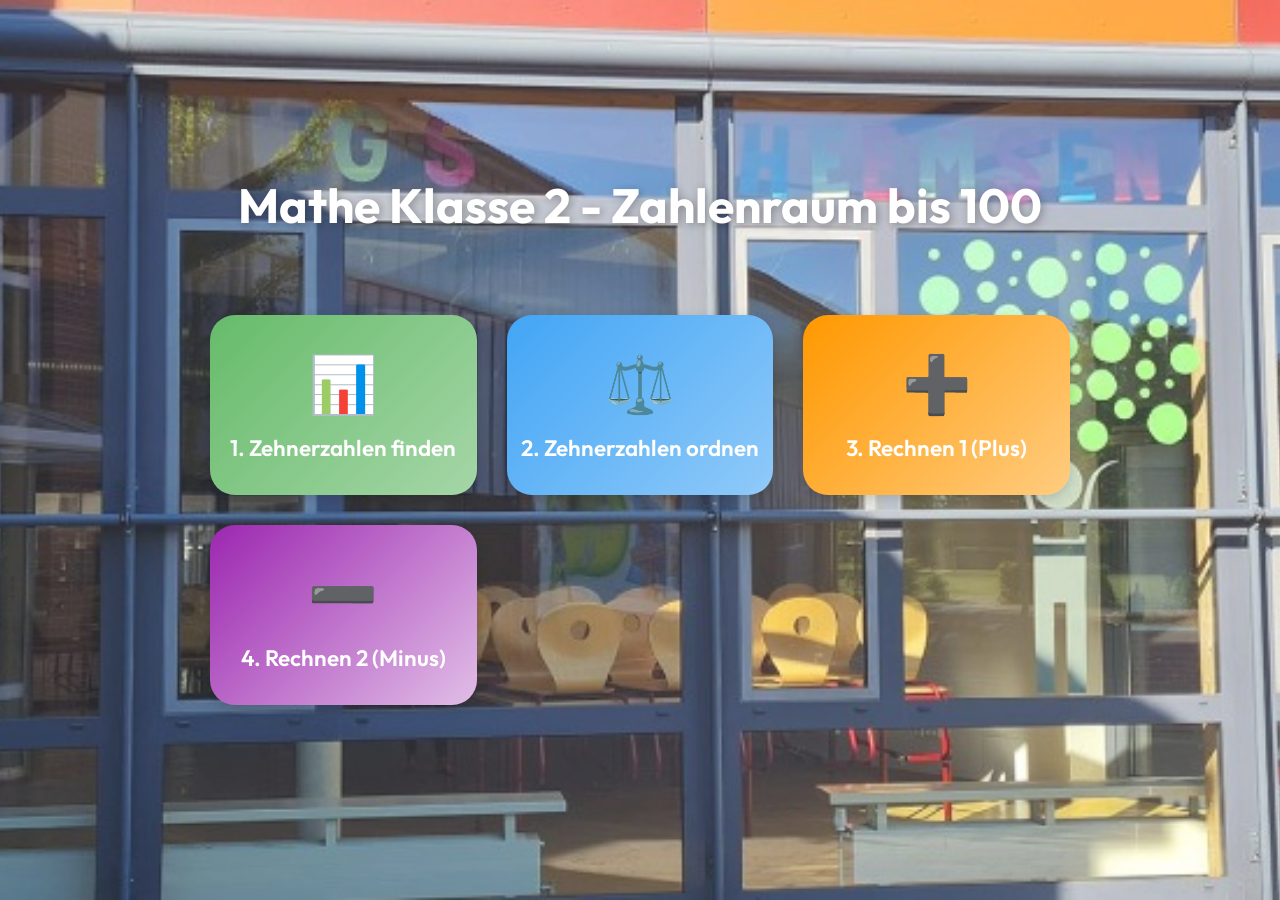
==== index.html @ 9d940af6 "Initial commit" ====
<!DOCTYPE html>
<html lang="de">
<head>
    <meta charset="UTF-8">
    <meta name="viewport" content="width=device-width, initial-scale=1.0">
    <title>Mathe Klasse 2 - Zahlenraum bis 100</title>
    <link rel="stylesheet" href="style.css">
    <!-- Google Fonts (Optional, z.B. Outfit) -->
    <link rel="preconnect" href="https://fonts.googleapis.com">
    <link rel="preconnect" href="https://fonts.gstatic.com" crossorigin>
    <link href="https://fonts.googleapis.com/css2?family=Outfit:wght@400;600;700&display=swap" rel="stylesheet">
</head>
<body>

    <!-- Globaler Hintergrund (kann auch ein Bild sein) -->
    <div class="background-placeholder"></div>

    <!-- Konfetti am Ende einer Übung -->
    <div id="konfetti"></div>

    <!-- ============================================
         Startbildschirm (Hauptmenü)
         Die Buttons werden aus der STATIONS-Liste in script.js erzeugt.
         ============================================ -->
    <div id="startScreen" class="screen active">
        <div class="content">
            <h1 class="main-title">Mathe Klasse 2 - Zahlenraum bis 100</h1>
            <div class="button-grid" id="stationButtonGrid">
                <!-- JS füllt dies mit einem Button pro Station -->
            </div>
        </div>
    </div>

    <!-- ============================================
         Auswahl des Übungsmodus – kommt vor jedem Aufgabenmodul
         ============================================ -->
    <div id="modeScreen" class="screen">
        <div class="header">
            <button class="back-btn" onclick="showScreen('startScreen')">
                <span class="arrow">←</span> Zurück
            </button>
        </div>
        <div class="content">
            <h2 class="exercise-title" id="modeTitle">Station</h2>
            <p class="description">Wie möchtest du üben?</p>
            <div class="button-grid" style="grid-template-columns: repeat(auto-fit, minmax(240px, 1fr));">
                <button class="operation-btn" id="modeTempoBtn" onclick="startStationWithMode('tempo')">
                    <span class="emoji">🐢</span>
                    <span class="text">Eigenes Tempo</span>
                    <span class="hinweis">Ohne Uhr – du bestimmst, wann Schluss ist.</span>
                </button>
                <button class="operation-btn" id="modeZeitBtn" onclick="startStationWithMode('zeit')">
                    <span class="emoji">⏱️</span>
                    <span class="text">Auf Zeit</span>
                    <span class="hinweis">2 Minuten – schaffst du viele Punkte?</span>
                </button>
            </div>
        </div>
    </div>

    <!-- ============================================
         Stationen: Übungs-Bildschirm
         Struktur wie gehabt: Sterne, Tabs, Timer, Punkte,
         Aufgabenbereich, Feedback, Antwort-Optionen, Weiter-Button.
         ============================================ -->
    <div id="stationScreen" class="screen exercise-screen">
        <div class="header" style="flex-direction: column; gap: 15px; width: 100%;">
            <div style="display: flex; justify-content: space-between; width: 100%;">
                <button class="back-btn" onclick="showScreen('startScreen')">
                    <span class="arrow">←</span> Zurück
                </button>
                <div class="stars-container" id="stationStars" style="font-size: 2.5rem; color: #ccc; text-shadow: 1px 1px 3px rgba(0,0,0,0.2);">
                    <!-- JS füllt dies mit einem Stern pro Station -->
                </div>
            </div>

            <!-- Tabs: Stationen -->
            <div class="tabs-container" id="stationTabs" style="display: flex; gap: 5px; justify-content: center; width: 100%; font-size: 1.1rem; font-weight: bold; color: #888; flex-wrap: wrap;">
                <!-- JS füllt dies mit einem Tab pro Station -->
            </div>

            <!-- Tabs: Unterstationen der aktiven Station (nur wenn vorhanden) -->
            <div class="tabs-container sub-tabs" id="stationSubTabs" style="display: none; gap: 5px; justify-content: center; width: 100%; font-weight: bold; color: #888; flex-wrap: wrap;">
                <!-- JS füllt dies mit einem Tab pro Unterstation -->
            </div>

            <div style="display: flex; justify-content: center; gap: 20px; align-items: center; width: 100%; margin-top: 10px;">
                <div class="timer-display" id="stationTimerDisplay" style="font-size: 1.5rem; font-weight: bold; background: #eee; padding: 5px 15px; border-radius: 10px;">02:00</div>
                <div class="progress" style="font-size: 1.2rem;">Punkte: <span id="stationScore">0</span></div>
                <!-- Nur im Modus "Eigenes Tempo": Runde selbst beenden -->
                <button class="back-btn" id="stationFinishBtn" onclick="endStationRound()" style="display: none;">Fertig ✓</button>
            </div>
        </div>

        <div class="content" style="padding-top: 20px;">

            <!-- ================= Aktive Station ================= -->
            <div id="stationBody" class="station-container">
                <h2 class="exercise-title" id="stationTitle">Station</h2>
                <p class="description" id="stationInstruction">Aufgabe</p>

                <!-- Aufgabenbereich: wird von der jeweiligen Station befüllt -->
                <div class="task-area" id="stationTaskArea" style="background: transparent; border: none; padding: 0;">
                    <!-- Dynamischer Inhalt -->
                </div>

                <!-- Feedback (fixe Höhe, damit nichts springt) -->
                <div class="feedback-area" id="stationFeedback" style="visibility: hidden; margin-top: 15px;">
                    <p class="feedback-text" style="font-size: 1.5rem; font-weight: bold; margin: 0;"></p>
                </div>

                <!-- Antwort-Optionen -->
                <div id="stationOptions" style="display: flex; gap: 10px; justify-content: center; flex-wrap: wrap; margin-top: 20px;">
                    <!-- Dynamische Buttons -->
                </div>

                <div class="button-area" style="min-height: 50px;">
                    <button class="next-btn" id="stationNextBtn" onclick="nextStationTask()" style="visibility: hidden;">Nächste Aufgabe</button>
                </div>
            </div>

            <!-- Übergang: Station geschafft -->
            <div id="stationComplete" style="display: none; text-align: center; padding: 40px 20px;">
                <h2 class="exercise-title" id="stationCompleteTitle">Station geschafft!</h2>
                <div id="stationNewStarIcon" style="font-size: 6rem; margin: 20px 0; color: gold; text-shadow: 0 0 15px rgba(255,215,0,0.8); transform: scale(0); transition: transform 0.5s cubic-bezier(0.175, 0.885, 0.32, 1.275);">⭐</div>
                <p class="description" style="font-size: 1.5rem;">Ein weiterer Stern für dich!</p>
                <button class="check-btn" id="stationProceedBtn" onclick="proceedToNextStation()">Zur nächsten Station</button>
            </div>
        </div>
    </div>

    <!-- ============================================
         Ergebnis-Bildschirm
         ============================================ -->
    <div id="resultScreen" class="screen">
        <div class="content" style="text-align: center;">
            <h2 class="exercise-title">Meisterwerk vollendet!</h2>
            <div class="final-score" style="font-size: 2rem; margin: 40px 0;">
                <div id="resultStars" style="font-size: 5rem; display: flex; justify-content: center; gap: 15px; margin-bottom: 20px; flex-wrap: wrap;">
                    <!-- JS füllt dies -->
                </div>
                <p>Wahnsinn! Du kennst dich im Zahlenraum bis 100 aus!</p>
            </div>
            <p class="description" style="font-size: 1.5rem;">Großartige Arbeit!</p>
            <div class="button-area">
                <button class="check-btn" onclick="showScreen('startScreen')">Zurück zum Menü</button>
            </div>
        </div>
    </div>

    <script src="script.js"></script>
</body>
</html>
---- style.css ----
/* ============================================
   CSS Variables - Farben für Module
   ============================================ */
:root {
    /* Farben für Modul 1 */
    --color-modul1: #66BB6A;
    --color-modul1-light: #A5D6A7;
    
    /* Farben für Modul 2 */
    --color-modul2: #42A5F5;
    --color-modul2-light: #90CAF9;
    
    /* Farben für Modul 3 */
    --color-modul3: #FF9800;
    --color-modul3-light: #FFCC80;

    /* Farben für Modul 4 */
    --color-modul4: #9C27B0;
    --color-modul4-light: #E1BEE7;

    --color-text: #333;
    --color-bg: #f5f5f5;
    --color-white: #ffffff;
    --shadow: 0 4px 12px rgba(0, 0, 0, 0.15);
    --shadow-hover: 0 6px 20px rgba(0, 0, 0, 0.2);
}

/* ============================================
   Basis-Styles & Reset
   ============================================ */
* {
    margin: 0;
    padding: 0;
    box-sizing: border-box;
}

body {
    font-family: 'Outfit', 'Comic Sans MS', cursive, sans-serif;
    color: var(--color-text);
    overflow-x: hidden;
}

/* Globaler Hintergrund */
.background-placeholder {
    position: fixed;
    top: 0;
    left: 0;
    width: 100%;
    height: 100%;
    background-image: url('background.jpg');
    background-size: cover;
    background-position: center;
    background-repeat: no-repeat;
    opacity: 0.85;
    z-index: -1;
}

/* ============================================
   Screen-Management (SPA Logik)
   ============================================ */
.screen {
    display: none;
    min-height: 100vh;
    padding: 20px;
}

/* Nur Bildschirme mit der Klasse .active werden angezeigt */
.screen.active {
    display: flex;
    flex-direction: column;
    align-items: center;
    justify-content: center;
}

/* Zentrierter Container für Inhalte */
.content {
    position: relative;
    z-index: 1;
    max-width: 900px;
    width: 100%;
}

.main-title {
    font-size: 3rem;
    font-weight: 700;
    color: var(--color-white);
    text-align: center;
    margin-bottom: 60px;
    text-shadow: 2px 2px 8px rgba(0, 0, 0, 0.3);
}

/* ============================================
   Buttons (Hauptmenü & Auswahl)
   ============================================ */
.button-grid {
    display: grid;
    grid-template-columns: repeat(auto-fit, minmax(250px, 1fr));
    gap: 30px;
    padding: 20px;
}

.operation-btn {
    min-height: 180px;
    border: none;
    border-radius: 25px;
    font-size: 1.4rem;
    font-weight: 600;
    font-family: 'Outfit', sans-serif;
    cursor: pointer;
    box-shadow: var(--shadow);
    transition: all 0.3s ease;
    display: flex;
    flex-direction: column;
    align-items: center;
    justify-content: center;
    gap: 15px;
    color: var(--color-white);
}

/* Spezifische Button-Farben */
.operation-btn.modul1 { background: linear-gradient(135deg, var(--color-modul1) 0%, var(--color-modul1-light) 100%); }
.operation-btn.modul2 { background: linear-gradient(135deg, var(--color-modul2) 0%, var(--color-modul2-light) 100%); }
.operation-btn.modul3 { background: linear-gradient(135deg, var(--color-modul3) 0%, var(--color-modul3-light) 100%); }
.operation-btn.modul4 { background: linear-gradient(135deg, var(--color-modul4) 0%, var(--color-modul4-light) 100%); }

.operation-btn .emoji { font-size: 3.5rem; }
.operation-btn .hinweis {
    font-size: 0.95rem;
    font-weight: 400;
    opacity: 0.9;
    margin-top: 4px;
}
.operation-btn:hover { transform: translateY(-5px) scale(1.05); box-shadow: var(--shadow-hover); }

/* ============================================
   Übungs-Screens & Layouts
   ============================================ */
.exercise-screen .content {
    background: var(--color-white);
    border-radius: 20px;
    padding: 40px;
    box-shadow: var(--shadow);
}

.header {
    display: flex;
    justify-content: space-between;
    align-items: center;
    width: 100%;
    margin-bottom: 20px;
}

.back-btn {
    background: #757575;
    color: var(--color-white);
    border: none;
    padding: 12px 24px;
    font-size: 1.1rem;
    font-weight: 600;
    border-radius: 12px;
    cursor: pointer;
    transition: all 0.3s ease;
}

.back-btn:hover { background: #616161; transform: translateY(-2px); }

.exercise-title {
    font-size: 2.2rem;
    font-weight: 700;
    margin-bottom: 10px;
    text-align: center;
}
.modul1-color { color: var(--color-modul1); }
.description { font-size: 1.1rem; color: #666; text-align: center; margin-bottom: 30px; }

/* ============================================
   Aufgabenbereich & Interaktion
   ============================================ */
.task-area {
    background: #fafafa;
    border: 3px solid #e0e0e0;
    border-radius: 15px;
    padding: 30px;
    margin-bottom: 25px;
}

.button-area {
    display: flex;
    gap: 20px;
    justify-content: center;
    margin-top: 30px;
}

.check-btn, .next-btn {
    padding: 15px 40px;
    font-size: 1.3rem;
    font-weight: 600;
    border: none;
    border-radius: 12px;
    cursor: pointer;
    color: #ffffff !important;
    box-shadow: var(--shadow);
    transition: all 0.3s ease;
}

.check-btn.modul1-color, .next-btn.modul1-color {
    background: var(--color-modul1);
}
.check-btn.modul3-color, .next-btn.modul3-color {
    background: var(--color-modul3);
}
.check-btn.modul4-color, .next-btn.modul4-color {
    background: var(--color-modul4);
}

.check-btn:hover, .next-btn:hover { transform: translateY(-3px); box-shadow: var(--shadow-hover); }

/* Feedback Area */
.feedback-area {
    min-height: 60px;
    padding: 15px;
    margin-bottom: 20px;
    border-radius: 8px;
    text-align: center;
}
.feedback-area.correct { background: #c8e6c9; border-left: 5px solid #2e7d32; color: #1b5e20; }
.feedback-area.wrong { background: #ffcdd2; border-left: 5px solid #c62828; color: #b71c1c; }

/* ============================================
   Responsive Design (Tablets & Handys)
   ============================================ */
@media (max-width: 768px) {
    .main-title { font-size: 2rem; margin-bottom: 40px; }
    .exercise-screen .content { padding: 25px; }
    .button-area { flex-direction: column; }
    .check-btn, .next-btn { width: 100%; }
}
.option-btn {
    min-width: 65px;
    height: 65px;
    font-size: 2.2rem;
    font-weight: bold;
    border: none;
    background-color: var(--color-modul2-light);
    color: var(--color-text);
    border-radius: 18px;
    cursor: pointer;
    box-shadow: 0 5px 0 var(--color-modul2);
    transition: transform 0.1s, box-shadow 0.1s, background-color 0.2s;
    font-family: inherit;
    display: inline-flex;
    align-items: center;
    justify-content: center;
    padding: 0 10px;
}

#stationOptions.modul1-opts .option-btn {
    background-color: var(--color-modul1-light);
    box-shadow: 0 5px 0 var(--color-modul1);
    min-width: 60px;
    height: 64px;
    font-size: 2rem;
}

.option-btn:active:not(:disabled) {
    transform: translateY(5px);
    box-shadow: 0 0 0 var(--color-modul2);
}

#stationOptions.modul1-opts .option-btn:active:not(:disabled) {
    box-shadow: 0 0 0 var(--color-modul1);
}

.option-btn:disabled {
    opacity: 0.8;
    cursor: not-allowed;
}

.modul2-color { color: var(--color-modul2); }
.modul3-color { color: var(--color-modul3); }
.modul4-color { color: var(--color-modul4); }

/* Tabs */
.tabs-container .tab {
    padding: 8px 15px;
    border-radius: 8px;
    background: #E0E0E0;
    transition: all 0.3s ease;
}
.tabs-container .tab.active {
    background: #FFF;
    box-shadow: 0 4px 8px rgba(0,0,0,0.1);
    transform: translateY(-2px);
}
.tabs-container .tab.locked {
    background: #EEEEEE;
}


/* ============================================
   Konfetti zum Abschluss einer Übung
   ============================================ */
#konfetti {
    position: fixed;
    top: 0;
    left: 0;
    width: 100%;
    height: 100%;
    overflow: hidden;
    pointer-events: none;
    z-index: 999;
}

.konfetti-teil {
    position: absolute;
    top: -20px;
    border-radius: 2px;
    opacity: 0;
    animation-name: konfetti-fall;
    animation-timing-function: linear;
    animation-fill-mode: forwards;
}

@keyframes konfetti-fall {
    0%   { transform: translateY(0) rotate(0deg);        opacity: 1; }
    80%  { opacity: 1; }
    100% { transform: translateY(105vh) rotate(720deg);  opacity: 0; }
}

/* Star glowing */
@keyframes star-glow {
    0% { color: #ccc; text-shadow: 1px 1px 3px rgba(0,0,0,0.2); transform: scale(1); }
    50% { color: gold; text-shadow: 0 0 20px rgba(255,215,0,1); transform: scale(1.3); }
    100% { color: gold; text-shadow: 0 0 10px rgba(255,215,0,0.8); transform: scale(1); }
}

.star-earned {
    animation: star-glow 0.8s ease-out forwards;
}


/* ============================================
   Stationen-Farben (Titel, Buttons, Optionen)
   ============================================ */
.check-btn.modul2-color, .next-btn.modul2-color {
    background: var(--color-modul2);
}

#stationOptions.modul2-opts .option-btn {
    background-color: var(--color-modul2-light);
    box-shadow: 0 5px 0 var(--color-modul2);
}
#stationOptions.modul2-opts .option-btn:active:not(:disabled) {
    box-shadow: 0 0 0 var(--color-modul2);
}

#stationOptions.modul3-opts .option-btn {
    background-color: var(--color-modul3-light);
    box-shadow: 0 5px 0 var(--color-modul3);
}
#stationOptions.modul3-opts .option-btn:active:not(:disabled) {
    box-shadow: 0 0 0 var(--color-modul3);
}

#stationOptions.modul4-opts .option-btn {
    background-color: var(--color-modul4-light);
    box-shadow: 0 5px 0 var(--color-modul4);
}
#stationOptions.modul4-opts .option-btn:active:not(:disabled) {
    box-shadow: 0 0 0 var(--color-modul4);
}

/* ============================================
   Zehnerstangen (Station 1, 3 und 4)
   ============================================ */
.zs-reihe {
    display: flex;
    justify-content: center;
    align-items: flex-end;
    gap: 10px;
    flex-wrap: wrap;
    min-height: 170px;
    padding: 10px;
}

.zehnerstange {
    display: flex;
    flex-direction: column;
    width: 26px;
    border: 2px solid #546E7A;
    border-radius: 4px;
    overflow: hidden;
    position: relative;
    background: #fff;
}

.zehnerstange .zs-feld {
    display: block;
    height: 15px;
    border-bottom: 1px solid rgba(255, 255, 255, 0.7);
}
.zehnerstange .zs-feld:last-child { border-bottom: none; }

/* Die beiden Mengen sind farblich getrennt: erste blau, zweite orange */
.zs-a .zs-feld { background: #1E88E5; }
.zs-b .zs-feld { background: #FB8C00; }
.zehnerstange.zs-a { border-color: #1565C0; }
.zehnerstange.zs-b { border-color: #E65100; }

/* Passend eingefärbte Zahlen in der Rechenaufgabe */
.menge-a { color: #1565C0; }
.menge-b { color: #E65100; }

/* Fünfereinteilung: größere Lücke zwischen 5. und 6. Stange */
.zs-nach-luecke { margin-left: 30px; }

/* Durchgestrichene Stange für Minusaufgaben */
.zs-crossed::after {
    content: '';
    position: absolute;
    top: 45%;
    left: -5%;
    width: 110%;
    height: 5px;
    background: #263238;
    /* steil und innerhalb der Stange, damit jeder Strich einzeln zählbar
       bleibt und die Striche nicht zu einer Linie verschmelzen */
    transform: rotate(-38deg);
    border-radius: 3px;
    box-shadow: 0 0 0 1.5px rgba(255, 255, 255, 0.85);
}

/* Bau-Bereich: leere Plätze zum Antippen */
.zs-bau .zs-slot {
    width: 30px;
    height: 154px;
    border: 3px dashed #CFD8DC;
    border-radius: 6px;
    display: flex;
    align-items: center;
    justify-content: center;
    cursor: pointer;
    transition: border-color 0.2s, background 0.2s;
}
.zs-bau .zs-slot:hover { border-color: var(--color-modul1); background: rgba(102, 187, 106, 0.08); }
.zs-bau .zs-slot.gefuellt { border-color: transparent; background: transparent; }

.zs-bau-info {
    text-align: center;
    font-size: 1.2rem;
    color: #666;
    margin-top: 10px;
}

/* ============================================
   Zahlenkarten, Vergleiche und Reihen (Station 2)
   ============================================ */
.zahl-karte {
    display: inline-flex;
    align-items: center;
    justify-content: center;
    min-width: 78px;
    height: 66px;
    padding: 0 12px;
    font-size: 2rem;
    font-weight: bold;
    color: var(--color-text);
    background: #fff;
    border: 3px solid #B0BEC5;
    border-radius: 12px;
    font-family: inherit;
}

.zahl-karte.luecke {
    border-style: dashed;
    color: #90A4AE;
    background: #FAFAFA;
}

.zahl-karte.klickbar {
    cursor: pointer;
    border-color: var(--color-modul2);
    box-shadow: 0 4px 0 var(--color-modul2);
    transition: transform 0.1s, box-shadow 0.1s;
}
.zahl-karte.klickbar:active:not(:disabled) {
    transform: translateY(4px);
    box-shadow: 0 0 0 var(--color-modul2);
}
.zahl-karte.karte-verbraucht {
    opacity: 0.35;
    cursor: not-allowed;
}
.zahl-karte.karte-falsch {
    border-color: #c62828;
    background: #ffcdd2;
}

/* Eingeblendete Lösung in der Lücke */
.zahl-karte.karte-geloest {
    background: #c8e6c9;
    border-color: #2e7d32;
    color: #1b5e20;
}
.zahl-karte.karte-loesung {
    background: #E3F2FD;
    border-color: var(--color-modul2);
    color: var(--color-modul2);
}

/* Vorgegebene Startzahlen beim Ordnen (Orientierungshilfe) */
.zahl-karte.karte-vorgabe {
    background: #E3F2FD;
    border-color: var(--color-modul2);
    color: var(--color-modul2);
}

/* Tab-Reihe der Unterstationen */
.tabs-container.sub-tabs {
    font-size: 0.95rem;
}
.tabs-container.sub-tabs .tab {
    padding: 6px 12px;
    background: #F1F1F1;
}
.tabs-container.sub-tabs .tab.active {
    background: #FFF;
}

.vergleich-aufgabe {
    display: flex;
    justify-content: center;
    align-items: center;
    gap: 18px;
    flex-wrap: wrap;
    padding: 20px 0;
}

.vergleich-zeichen {
    font-size: 2.6rem;
    font-weight: bold;
    color: var(--color-modul2);
}

.zahlenreihe {
    display: flex;
    justify-content: center;
    align-items: center;
    gap: 12px;
    flex-wrap: wrap;
    padding: 20px 0;
}

.ordnen-vorrat {
    display: flex;
    justify-content: center;
    gap: 12px;
    flex-wrap: wrap;
    margin-bottom: 25px;
}

.ordnen-ziel {
    display: flex;
    justify-content: center;
    align-items: center;
    gap: 10px;
    flex-wrap: wrap;
    min-height: 80px;
    padding: 10px;
    background: rgba(0, 0, 0, 0.03);
    border-radius: 15px;
}

.ordnen-platzhalter {
    color: #90A4AE;
    font-size: 1.1rem;
}

/* ============================================
   Zuordnen-Karte und Stellentafel (Station 1)
   ============================================ */
.zuordnen-karte {
    display: inline-flex;
    align-items: center;
    justify-content: center;
    min-width: 200px;
    min-height: 110px;
    margin: 0 auto;
    padding: 15px 30px;
    font-size: 2.6rem;
    font-weight: bold;
    color: var(--color-modul1);
    background: #fff;
    border: 4px solid var(--color-modul1);
    border-radius: 15px;
    box-shadow: var(--shadow);
}

.zuordnen-karte.karte-blank {
    color: var(--color-text);
    padding: 15px;
}

/* Damit die Karte wirklich mittig steht */
#stationTaskArea { text-align: center; }

.stellentafel {
    display: inline-block;
    border: 3px solid #546E7A;
    border-radius: 8px;
    overflow: hidden;
    background: #fff;
}
.stellentafel .st-kopf,
.stellentafel .st-werte {
    display: flex;
}
.stellentafel span {
    width: 60px;
    padding: 6px 0;
    font-size: 1.8rem;
    text-align: center;
    border-right: 2px solid #546E7A;
}
.stellentafel span:last-child { border-right: none; }
.stellentafel .st-kopf {
    background: #ECEFF1;
    border-bottom: 3px solid #546E7A;
}

/* ============================================
   Rechenaufgaben (Station 3 und 4)
   ============================================ */
.rechen-aufgabe {
    display: flex;
    justify-content: center;
    align-items: center;
    gap: 12px;
    flex-wrap: wrap;
    margin-top: 25px;
    font-size: 2.2rem;
    font-weight: bold;
    color: var(--color-text);
}

.rechen-aufgabe.gross {
    font-size: 3rem;
    margin-top: 40px;
    margin-bottom: 20px;
}

/* Hilfe-Schalter: Aufgabe als Zehnerstangen anzeigen */
.hilfe-bereich {
    text-align: center;
    margin-top: 20px;
    /* wird pro Station gesetzt, damit der Schalter zur Stationsfarbe passt */
    --hilfe-farbe: var(--color-modul3);
}

.hilfe-btn {
    padding: 10px 22px;
    font-family: inherit;
    font-size: 1.05rem;
    font-weight: 600;
    color: var(--hilfe-farbe);
    background: #fff;
    border: 3px solid var(--hilfe-farbe);
    border-radius: 12px;
    cursor: pointer;
    transition: background 0.2s, color 0.2s;
}
.hilfe-btn:hover { background: #F5F5F5; }
.hilfe-btn.aktiv {
    background: var(--hilfe-farbe);
    color: #fff;
}

.hilfe-inhalt {
    display: none;
    margin-top: 15px;
    padding: 10px;
    background: rgba(0, 0, 0, 0.03);
    border-radius: 15px;
}
.hilfe-inhalt.sichtbar { display: block; }

/* ============================================
   Responsive Ergänzungen
   ============================================ */
@media (max-width: 768px) {
    .zehnerstange { width: 20px; }
    .zehnerstange .zs-feld { height: 12px; }
    .zs-bau .zs-slot { width: 24px; height: 124px; }
    .zs-reihe { gap: 6px; min-height: 140px; }
    .zs-nach-luecke { margin-left: 20px; }
    .zahl-karte { min-width: 62px; height: 56px; font-size: 1.6rem; }
    .rechen-aufgabe { font-size: 1.7rem; }
    .rechen-aufgabe.gross { font-size: 2.2rem; }
    .zuordnen-karte { font-size: 2rem; min-width: 160px; }
}
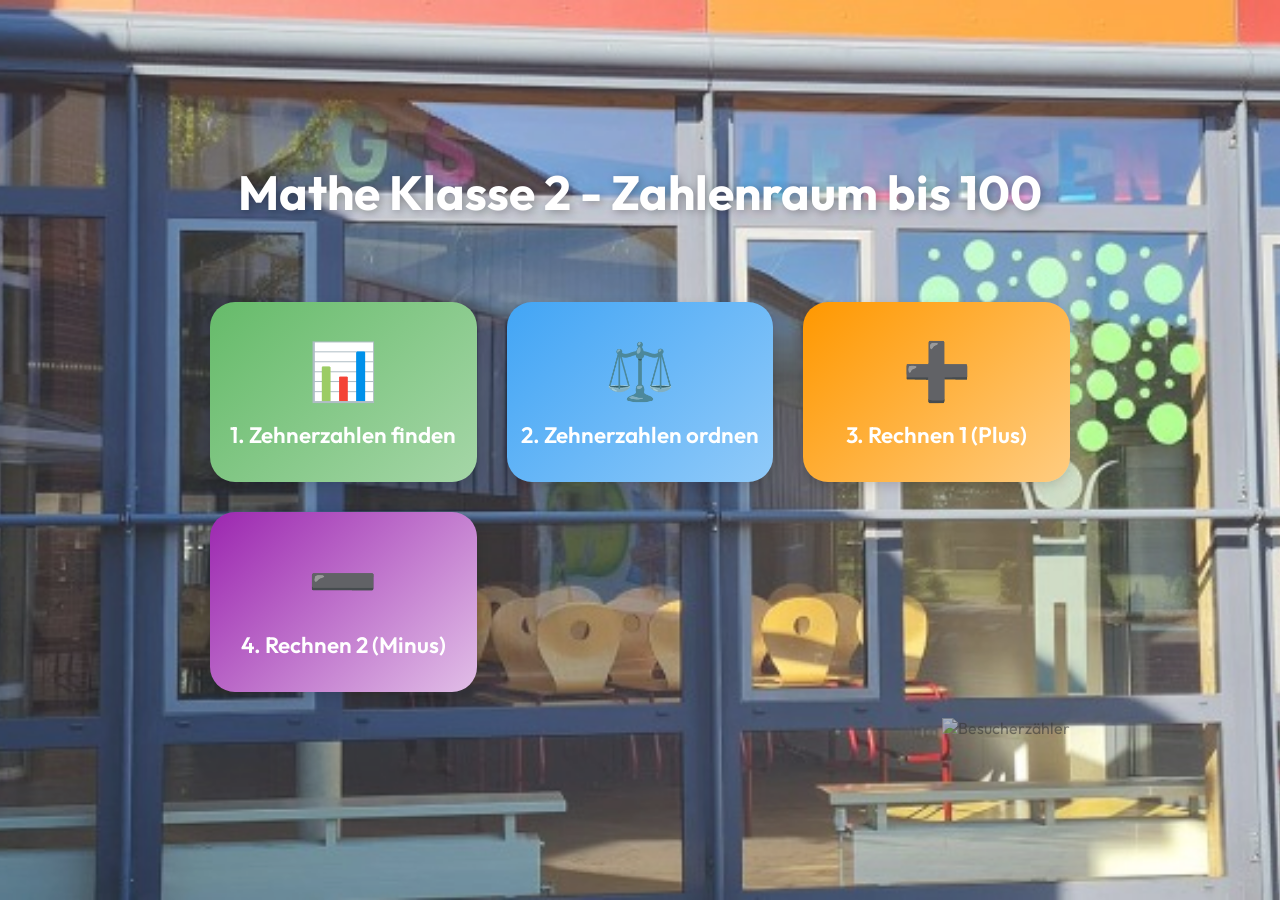
==== commit 94e34099: "Besucherzähler" ====
--- a/index.html
+++ b/index.html
@@ -27,6 +27,9 @@
             <h1 class="main-title">Mathe Klasse 2 - Zahlenraum bis 100</h1>
             <div class="button-grid" id="stationButtonGrid">
                 <!-- JS füllt dies mit einem Button pro Station -->
+            </div>
+            <div class="visitor-counter" title="Anzahl der Besuche">
+                <img src="https://api.visitorbadge.io/api/visitors?path=mathe-klasse-2-zr-100&label=Besuche&countColor=%23666666&style=flat" alt="Besucherzähler">
             </div>
         </div>
     </div>
--- a/style.css
+++ b/style.css
@@ -78,6 +78,19 @@
     z-index: 1;
     max-width: 900px;
     width: 100%;
+}
+
+.visitor-counter {
+    text-align: right;
+    margin: 4px 20px 0;
+    min-height: 20px;
+    opacity: 0.55;
+}
+
+.visitor-counter img {
+    width: 72px;
+    height: 20px;
+    vertical-align: middle;
 }
 
 .main-title {
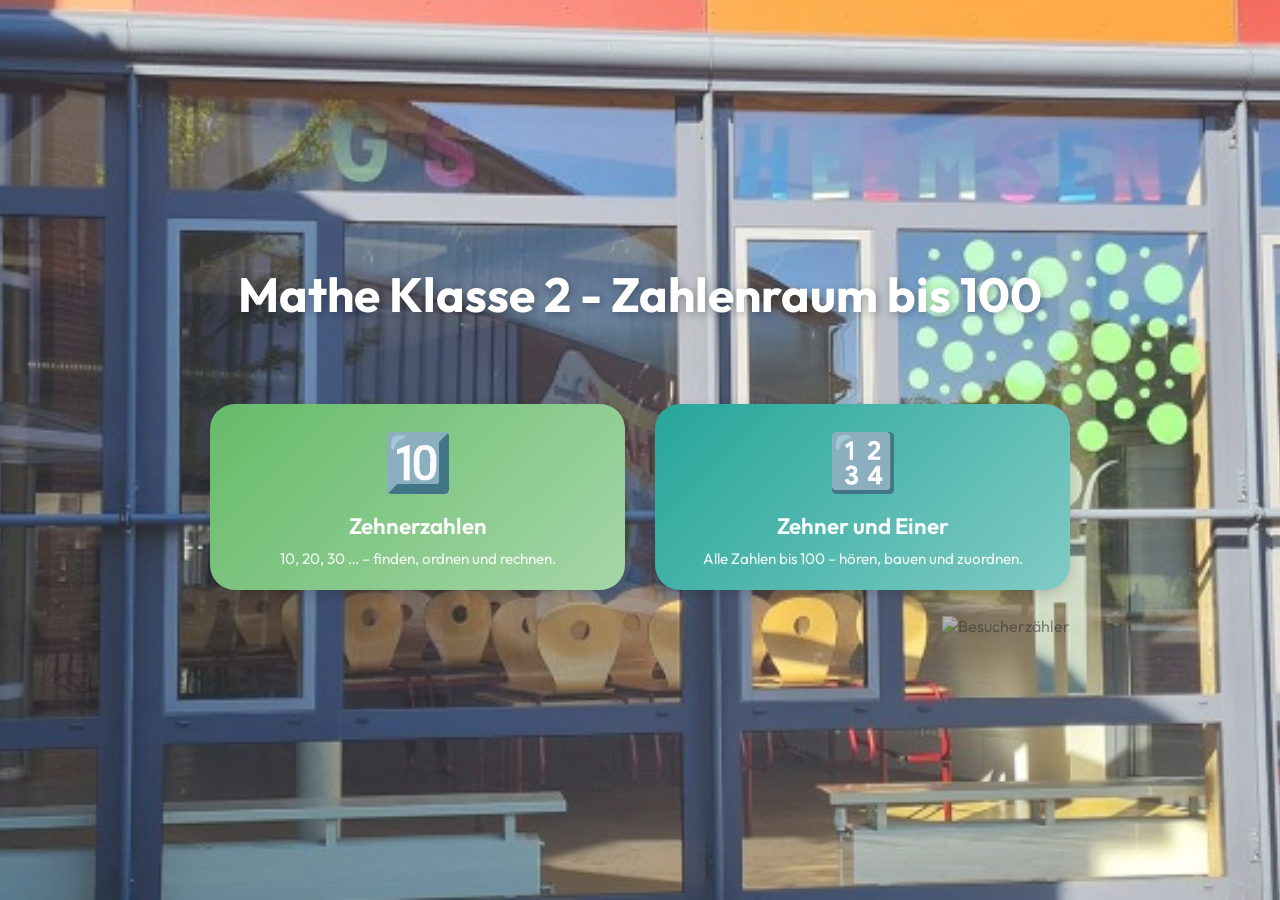
==== commit 17abe97c: "Erweiterung gemischte Zehnerzahlen" ====
--- a/index.html
+++ b/index.html
@@ -25,11 +25,49 @@
     <div id="startScreen" class="screen active">
         <div class="content">
             <h1 class="main-title">Mathe Klasse 2 - Zahlenraum bis 100</h1>
+            <div class="button-grid" id="bereichButtonGrid">
+                <!-- JS füllt dies mit einem Button pro Bereich -->
+            </div>
+            <div class="visitor-counter" title="Anzahl der Besuche">
+                <img src="https://api.visitorbadge.io/api/visitors?path=mathe-klasse-2-zr-100&label=Besuche&countColor=%23666666&style=flat" alt="Besucherzähler">
+            </div>
+        </div>
+    </div>
+
+    <!-- ============================================
+         Auswahl der Station innerhalb eines Bereichs.
+         Die Buttons werden aus BEREICHE in script.js erzeugt.
+         ============================================ -->
+    <div id="bereichScreen" class="screen">
+        <div class="header">
+            <button class="back-btn" onclick="showScreen('startScreen')">
+                <span class="arrow">←</span> Zurück
+            </button>
+        </div>
+        <div class="content">
+            <h2 class="exercise-title" id="bereichTitle">Bereich</h2>
+            <p class="description">Welche Station möchtest du üben?</p>
             <div class="button-grid" id="stationButtonGrid">
                 <!-- JS füllt dies mit einem Button pro Station -->
             </div>
-            <div class="visitor-counter" title="Anzahl der Besuche">
-                <img src="https://api.visitorbadge.io/api/visitors?path=mathe-klasse-2-zr-100&label=Besuche&countColor=%23666666&style=flat" alt="Besucherzähler">
+        </div>
+    </div>
+
+    <!-- ============================================
+         Auswahl der Unterkategorie – nur bei Stationen mit Unterstationen.
+         Die Buttons werden aus station.subStations in script.js erzeugt.
+         ============================================ -->
+    <div id="subScreen" class="screen">
+        <div class="header">
+            <button class="back-btn" onclick="backToBereich()">
+                <span class="arrow">←</span> Zurück
+            </button>
+        </div>
+        <div class="content">
+            <h2 class="exercise-title" id="subTitle">Station</h2>
+            <p class="description">Was möchtest du üben?</p>
+            <div class="button-grid" id="subButtonGrid">
+                <!-- JS füllt dies mit einem Button pro Unterkategorie -->
             </div>
         </div>
     </div>
@@ -39,7 +77,7 @@
          ============================================ -->
     <div id="modeScreen" class="screen">
         <div class="header">
-            <button class="back-btn" onclick="showScreen('startScreen')">
+            <button class="back-btn" onclick="backFromMode()">
                 <span class="arrow">←</span> Zurück
             </button>
         </div>
@@ -69,25 +107,25 @@
     <div id="stationScreen" class="screen exercise-screen">
         <div class="header" style="flex-direction: column; gap: 15px; width: 100%;">
             <div style="display: flex; justify-content: space-between; width: 100%;">
-                <button class="back-btn" onclick="showScreen('startScreen')">
+                <button class="back-btn" onclick="backToBereich()">
                     <span class="arrow">←</span> Zurück
                 </button>
-                <div class="stars-container" id="stationStars" style="font-size: 2.5rem; color: #ccc; text-shadow: 1px 1px 3px rgba(0,0,0,0.2);">
+                <div class="stars-container" id="stationStars">
                     <!-- JS füllt dies mit einem Stern pro Station -->
                 </div>
             </div>
 
             <!-- Tabs: Stationen -->
-            <div class="tabs-container" id="stationTabs" style="display: flex; gap: 5px; justify-content: center; width: 100%; font-size: 1.1rem; font-weight: bold; color: #888; flex-wrap: wrap;">
+            <div class="tabs-container" id="stationTabs">
                 <!-- JS füllt dies mit einem Tab pro Station -->
             </div>
 
             <!-- Tabs: Unterstationen der aktiven Station (nur wenn vorhanden) -->
-            <div class="tabs-container sub-tabs" id="stationSubTabs" style="display: none; gap: 5px; justify-content: center; width: 100%; font-weight: bold; color: #888; flex-wrap: wrap;">
+            <div class="tabs-container sub-tabs" id="stationSubTabs" style="display: none;">
                 <!-- JS füllt dies mit einem Tab pro Unterstation -->
             </div>
 
-            <div style="display: flex; justify-content: center; gap: 20px; align-items: center; width: 100%; margin-top: 10px;">
+            <div style="display: flex; flex-wrap: wrap; justify-content: center; gap: 12px 20px; align-items: center; width: 100%; margin-top: 10px;">
                 <div class="timer-display" id="stationTimerDisplay" style="font-size: 1.5rem; font-weight: bold; background: #eee; padding: 5px 15px; border-radius: 10px;">02:00</div>
                 <div class="progress" style="font-size: 1.2rem;">Punkte: <span id="stationScore">0</span></div>
                 <!-- Nur im Modus "Eigenes Tempo": Runde selbst beenden -->
--- a/style.css
+++ b/style.css
@@ -17,6 +17,22 @@
     /* Farben für Modul 4 */
     --color-modul4: #9C27B0;
     --color-modul4-light: #E1BEE7;
+
+    /* Farben für Modul 5 */
+    --color-modul5: #26A69A;
+    --color-modul5-light: #80CBC4;
+
+    /* Farben für Modul 6 */
+    --color-modul6: #EC407A;
+    --color-modul6-light: #F8BBD0;
+
+    /* Farben für Modul 7 */
+    --color-modul7: #5C6BC0;
+    --color-modul7-light: #C5CAE9;
+
+    /* Farben für Modul 8 */
+    --color-modul8: #8D6E63;
+    --color-modul8-light: #D7CCC8;
 
     --color-text: #333;
     --color-bg: #f5f5f5;
@@ -114,6 +130,8 @@
 
 .operation-btn {
     min-height: 180px;
+    /* Innenabstand, damit mehrzeilige Hinweise nicht am Rand kleben */
+    padding: 22px 18px;
     border: none;
     border-radius: 25px;
     font-size: 1.4rem;
@@ -135,13 +153,18 @@
 .operation-btn.modul2 { background: linear-gradient(135deg, var(--color-modul2) 0%, var(--color-modul2-light) 100%); }
 .operation-btn.modul3 { background: linear-gradient(135deg, var(--color-modul3) 0%, var(--color-modul3-light) 100%); }
 .operation-btn.modul4 { background: linear-gradient(135deg, var(--color-modul4) 0%, var(--color-modul4-light) 100%); }
+.operation-btn.modul5 { background: linear-gradient(135deg, var(--color-modul5) 0%, var(--color-modul5-light) 100%); }
+.operation-btn.modul6 { background: linear-gradient(135deg, var(--color-modul6) 0%, var(--color-modul6-light) 100%); }
+.operation-btn.modul7 { background: linear-gradient(135deg, var(--color-modul7) 0%, var(--color-modul7-light) 100%); }
+.operation-btn.modul8 { background: linear-gradient(135deg, var(--color-modul8) 0%, var(--color-modul8-light) 100%); }
 
 .operation-btn .emoji { font-size: 3.5rem; }
 .operation-btn .hinweis {
     font-size: 0.95rem;
     font-weight: 400;
+    line-height: 1.3;
     opacity: 0.9;
-    margin-top: 4px;
+    margin-top: -6px;
 }
 .operation-btn:hover { transform: translateY(-5px) scale(1.05); box-shadow: var(--shadow-hover); }
 
@@ -153,6 +176,42 @@
     border-radius: 20px;
     padding: 40px;
     box-shadow: var(--shadow);
+}
+
+/* Auswahl-Bildschirme (Bereich, Unterkategorie und Übungsmodus):
+   Titel und Frage stehen sonst direkt auf dem Hintergrundfoto und
+   sind dort kaum zu lesen. */
+#bereichScreen .content,
+#subScreen .content,
+#modeScreen .content {
+    background: var(--color-white);
+    border-radius: 20px;
+    padding: 30px 20px;
+    box-shadow: var(--shadow);
+}
+
+/* Tab-Reihen der Stationen und Unterstationen */
+.tabs-container {
+    display: flex;
+    flex-wrap: wrap;
+    gap: 5px;
+    justify-content: center;
+    width: 100%;
+    font-size: 1.1rem;
+    font-weight: bold;
+    color: #888;
+}
+
+/* Sternenreihe: umbrechbar, damit sie mit vielen Stationen die
+   Seite nicht in die Breite zieht. */
+.stars-container {
+    display: flex;
+    flex-wrap: wrap;
+    justify-content: flex-end;
+    font-size: 2.5rem;
+    line-height: 1;
+    color: #ccc;
+    text-shadow: 1px 1px 3px rgba(0, 0, 0, 0.2);
 }
 
 .header {
@@ -247,6 +306,16 @@
     .exercise-screen .content { padding: 25px; }
     .button-area { flex-direction: column; }
     .check-btn, .next-btn { width: 100%; }
+    .stars-container { font-size: 1.5rem; }
+    /* Bei vielen Stationen würden die Tabs sonst den halben Bildschirm
+       füllen – hier eine Zeile, die sich seitwärts schieben lässt. */
+    .tabs-container {
+        flex-wrap: nowrap;
+        overflow-x: auto;
+        justify-content: flex-start;
+        padding-bottom: 4px;
+    }
+    .tabs-container .tab { flex: 0 0 auto; }
 }
 .option-btn {
     min-width: 65px;
@@ -383,6 +452,580 @@
     box-shadow: 0 0 0 var(--color-modul4);
 }
 
+.modul5-color { color: var(--color-modul5); }
+.check-btn.modul5-color, .next-btn.modul5-color {
+    background: var(--color-modul5);
+}
+#stationOptions.modul5-opts .option-btn {
+    background-color: var(--color-modul5-light);
+    box-shadow: 0 5px 0 var(--color-modul5);
+}
+#stationOptions.modul5-opts .option-btn:active:not(:disabled) {
+    box-shadow: 0 0 0 var(--color-modul5);
+}
+
+.modul6-color { color: var(--color-modul6); }
+.check-btn.modul6-color, .next-btn.modul6-color {
+    background: var(--color-modul6);
+}
+#stationOptions.modul6-opts .option-btn {
+    background-color: var(--color-modul6-light);
+    box-shadow: 0 5px 0 var(--color-modul6);
+}
+#stationOptions.modul6-opts .option-btn:active:not(:disabled) {
+    box-shadow: 0 0 0 var(--color-modul6);
+}
+
+.modul7-color { color: var(--color-modul7); }
+.check-btn.modul7-color, .next-btn.modul7-color {
+    background: var(--color-modul7);
+}
+#stationOptions.modul7-opts .option-btn {
+    background-color: var(--color-modul7-light);
+    box-shadow: 0 5px 0 var(--color-modul7);
+}
+#stationOptions.modul7-opts .option-btn:active:not(:disabled) {
+    box-shadow: 0 0 0 var(--color-modul7);
+}
+
+.modul8-color { color: var(--color-modul8); }
+.check-btn.modul8-color, .next-btn.modul8-color {
+    background: var(--color-modul8);
+}
+#stationOptions.modul8-opts .option-btn {
+    background-color: var(--color-modul8-light);
+    box-shadow: 0 5px 0 var(--color-modul8);
+}
+#stationOptions.modul8-opts .option-btn:active:not(:disabled) {
+    box-shadow: 0 0 0 var(--color-modul8);
+}
+
+/* ============================================
+   Station 5: Zahlen hören
+   ============================================ */
+.hoer-bereich {
+    display: flex;
+    flex-direction: column;
+    align-items: center;
+    gap: 20px;
+    margin-top: 20px;
+}
+
+/* Großer Lautsprecher-Knopf zum Wiederholen */
+.hoer-btn {
+    padding: 18px 34px;
+    font-family: inherit;
+    font-size: 1.4rem;
+    font-weight: 700;
+    color: #fff;
+    background: var(--hoer-farbe);
+    border: none;
+    border-radius: 16px;
+    box-shadow: 0 5px 0 rgba(0, 0, 0, 0.2);
+    cursor: pointer;
+    transition: transform 0.1s, box-shadow 0.1s;
+}
+.hoer-btn:active {
+    transform: translateY(5px);
+    box-shadow: 0 0 0 rgba(0, 0, 0, 0.2);
+}
+
+/* Fällt die Sprachausgabe aus, steht das Zahlwort geschrieben da */
+.hoer-ersatz {
+    font-size: 2.2rem;
+    font-weight: 700;
+    color: var(--hoer-farbe);
+}
+
+/* Feld mit der eingetippten Zahl (schlägt die Maße von .zahl-karte) */
+.zahl-karte.hoer-anzeige {
+    min-width: 150px;
+    height: 90px;
+    font-size: 3rem;
+    letter-spacing: 4px;
+}
+
+/* Zifferntastenfeld: 1–9, dann Löschen und 0 */
+.tastenfeld {
+    display: grid;
+    grid-template-columns: repeat(3, 82px);
+    gap: 12px;
+    justify-content: center;
+}
+
+.taste {
+    height: 72px;
+    font-family: inherit;
+    font-size: 2rem;
+    font-weight: 700;
+    color: var(--color-text);
+    background: #fff;
+    border: 3px solid var(--hoer-farbe);
+    border-radius: 14px;
+    box-shadow: 0 5px 0 var(--hoer-farbe);
+    cursor: pointer;
+    transition: transform 0.1s, box-shadow 0.1s;
+}
+.taste:active:not(:disabled) {
+    transform: translateY(5px);
+    box-shadow: 0 0 0 var(--hoer-farbe);
+}
+.taste:disabled {
+    opacity: 0.4;
+    cursor: not-allowed;
+}
+.taste-loeschen {
+    color: var(--hoer-farbe);
+}
+
+/* Gesperrter Fertig-Knopf, solange nichts eingetippt ist */
+.check-btn:disabled {
+    opacity: 0.45;
+    cursor: not-allowed;
+}
+
+/* Richtig gelöst: die Zahl leuchtet kurz grün auf, bevor die
+   nächste Zahl angesagt wird. */
+@keyframes zahl-leuchtet {
+    0%   { transform: scale(1);    box-shadow: 0 0 0 0 rgba(76, 175, 80, 0); }
+    30%  { transform: scale(1.09); box-shadow: 0 0 30px 8px rgba(76, 175, 80, 0.9); }
+    60%  { transform: scale(1);    box-shadow: 0 0 14px 3px rgba(76, 175, 80, 0.5); }
+    80%  { transform: scale(1.04); box-shadow: 0 0 26px 6px rgba(76, 175, 80, 0.8); }
+    100% { transform: scale(1);    box-shadow: 0 0 14px 3px rgba(76, 175, 80, 0.45); }
+}
+
+.leuchtet {
+    animation: zahl-leuchtet 1.2s ease-out forwards;
+}
+
+/* Ohne Animation (Systemeinstellung) bleibt der grüne Schein stehen */
+@media (prefers-reduced-motion: reduce) {
+    .leuchtet {
+        animation: none;
+        box-shadow: 0 0 14px 3px rgba(76, 175, 80, 0.5);
+    }
+}
+
+/* ============================================
+   Station 8: Wäscheleine
+   Ein Seil, nummerierte Plätze, darunter der Wäschekorb
+   ============================================ */
+.leine-bereich { padding: 10px 0 5px; }
+
+.leine { position: relative; }
+
+/* Das Seil läuft hinter den Karten durch */
+.leine-seil {
+    position: absolute;
+    left: 0;
+    right: 0;
+    top: 14px;
+    height: 4px;
+    background: #A1887F;
+    border-radius: 2px;
+}
+
+.leine-reihe {
+    position: relative;
+    display: flex;
+    justify-content: center;
+    align-items: flex-start;
+    gap: 12px;
+}
+
+.leine-platz {
+    position: relative;
+    padding-top: 24px;
+}
+
+/* Nummer des Platzes, wie ein kleines Schildchen an der Karte */
+.platz-nr {
+    position: absolute;
+    top: 16px;
+    left: -6px;
+    z-index: 2;
+    width: 24px;
+    height: 24px;
+    border-radius: 50%;
+    background: #fff;
+    border: 2px solid #B0BEC5;
+    color: #546E7A;
+    font-size: 0.85rem;
+    font-weight: 700;
+    display: flex;
+    align-items: center;
+    justify-content: center;
+}
+
+/* Wäscheklammer – sie greift über das Seil */
+.klammer {
+    position: absolute;
+    top: -16px;
+    left: 50%;
+    transform: translateX(-50%);
+    width: 13px;
+    height: 26px;
+    border-radius: 4px;
+    background: #42A5F5;
+    box-shadow: 0 1px 3px rgba(0, 0, 0, 0.25);
+}
+.klammer-leer { background: #CFD8DC; }
+
+.waesche-karte {
+    position: relative;
+    width: 78px;
+    min-height: 60px;
+    display: flex;
+    align-items: center;
+    justify-content: center;
+    background: #fff;
+    border-radius: 10px;
+    box-shadow: 0 3px 8px rgba(0, 0, 0, 0.18);
+    font-size: 1.5rem;
+    font-weight: 700;
+    color: var(--color-text);
+    transform: rotate(var(--dreh, 0deg));
+}
+/* Die vorgegebene erste Zahl zeigt die Richtung an */
+.waesche-karte.karte-vorgabe {
+    background: #E3F2FD;
+    color: var(--color-modul2);
+}
+
+.waesche-platzhalter {
+    position: relative;
+    width: 78px;
+    min-height: 60px;
+    border: 3px dashed #CFD8DC;
+    border-radius: 10px;
+}
+/* Hier gehört die nächste Zahl hin */
+.waesche-platzhalter.dran {
+    border-color: var(--leine-farbe);
+    background: rgba(141, 110, 99, 0.09);
+}
+
+/* Wäschekorb: die Zahlen, die noch aufgehängt werden */
+.waesche-korb {
+    display: flex;
+    flex-wrap: wrap;
+    justify-content: center;
+    gap: 12px;
+    margin-top: 35px;
+}
+
+.vorrat-karte {
+    width: 78px;
+    min-height: 58px;
+    background: #fff;
+    border: 3px solid var(--leine-farbe);
+    border-radius: 10px;
+    box-shadow: 0 4px 0 var(--leine-farbe);
+    font-family: inherit;
+    font-size: 1.5rem;
+    font-weight: 700;
+    color: var(--color-text);
+    cursor: pointer;
+    transition: transform 0.1s, box-shadow 0.1s;
+}
+.vorrat-karte:active:not(:disabled) {
+    transform: translateY(4px);
+    box-shadow: 0 0 0 var(--leine-farbe);
+}
+.vorrat-karte.karte-verbraucht {
+    opacity: 0.3;
+    cursor: not-allowed;
+    box-shadow: none;
+}
+.vorrat-karte.karte-falsch {
+    background: #ffcdd2;
+    border-color: #c62828;
+    box-shadow: 0 4px 0 #c62828;
+}
+
+/* ============================================
+   Station 7: Paare finden
+   Karten liegen leicht gedreht auf dem Tisch: Zahlenkarten
+   mit blauem Punkt, Bildkarten mit orangem Punkt.
+   ============================================ */
+.paar-feld {
+    display: flex;
+    flex-wrap: wrap;
+    justify-content: center;
+    gap: 18px;
+    padding: 15px 5px;
+}
+
+.paar-karte {
+    position: relative;
+    width: 150px;
+    min-height: 108px;
+    /* unten Platz für die Zahl, die nach einem Fehlversuch erscheint */
+    padding: 20px 10px 24px;
+    background: #fff;
+    border: none;
+    border-radius: 14px;
+    box-shadow: 0 4px 10px rgba(0, 0, 0, 0.18);
+    font-family: inherit;
+    cursor: pointer;
+    display: flex;
+    align-items: center;
+    justify-content: center;
+    transform: rotate(var(--dreh, 0deg));
+    transition: transform 0.15s, box-shadow 0.15s, background-color 0.15s;
+}
+.paar-karte:hover:not(:disabled) {
+    box-shadow: 0 8px 18px rgba(0, 0, 0, 0.26);
+}
+
+/* angetippt und wartet auf den Partner */
+.paar-karte.gewaehlt {
+    transform: rotate(var(--dreh, 0deg)) scale(1.07);
+    box-shadow: 0 0 0 4px var(--paar-farbe), 0 8px 18px rgba(0, 0, 0, 0.26);
+}
+.paar-karte.paar-gefunden {
+    background-color: #c8e6c9;
+    box-shadow: 0 0 0 3px #2e7d32;
+    cursor: default;
+}
+.paar-karte.paar-falsch {
+    background-color: #ffcdd2;
+    box-shadow: 0 0 0 3px #c62828;
+}
+
+/* Der farbige Punkt in der Ecke – blau = Zahl, orange = Bild */
+.paar-punkt {
+    position: absolute;
+    top: 8px;
+    left: 10px;
+    width: 14px;
+    height: 14px;
+    border-radius: 50%;
+}
+.paar-karte.paar-zahl .paar-punkt { background: #42A5F5; }
+.paar-karte.paar-bild .paar-punkt { background: #FB8C00; }
+
+.paar-wert {
+    font-size: 2.1rem;
+    font-weight: 700;
+    color: var(--color-text);
+}
+
+/* Nach einem Fehlversuch: die Zahl unter dem Bild */
+.paar-loesung {
+    position: absolute;
+    left: 0;
+    right: 0;
+    bottom: 3px;
+    font-size: 1rem;
+    font-weight: 700;
+    color: var(--color-modul2);
+}
+
+/* Strichbild: ein Strich = ein Zehner, ein Punkt = ein Einer */
+.strichbild {
+    display: flex;
+    align-items: flex-start;
+    gap: 10px;
+}
+.punkt-gruppe {
+    display: flex;
+    align-items: flex-start;
+    gap: 6px;
+}
+
+/* Zwischen den Fünferbündeln ist mehr Luft als zwischen den Strichen */
+.strich-gruppe {
+    display: flex;
+    align-items: flex-start;
+    gap: 13px;
+}
+.strich-buendel {
+    position: relative;
+    display: flex;
+    align-items: flex-start;
+    gap: 6px;
+}
+
+.zehner-strich {
+    display: block;
+    width: 4px;
+    height: 58px;
+    background: #263238;
+    border-radius: 2px;
+}
+
+/* Der fünfte Strich liegt quer über den vier davor */
+.quer-strich {
+    position: absolute;
+    left: 50%;
+    top: 50%;
+    width: 4px;
+    height: 66px;
+    background: #263238;
+    border-radius: 2px;
+    transform: translate(-50%, -50%) rotate(32deg);
+}
+/* Fünf Punkte sind genauso hoch wie ein Zehnerstrich –
+   so bleibt der Vergleich Zehner/Einer stimmig. */
+.punkt-spalte {
+    display: flex;
+    flex-direction: column;
+    gap: 2px;
+}
+.einer-punkt {
+    display: block;
+    width: 10px;
+    height: 10px;
+    border-radius: 50%;
+    background: #263238;
+}
+
+/* ============================================
+   Station 6: Zahlwörter bauen
+   Links die Einer, in der Mitte "und", rechts die Zehner
+   ============================================ */
+.zahl-gross {
+    text-align: center;
+    font-size: 4rem;
+    font-weight: 700;
+    color: var(--color-text);
+    margin-bottom: 15px;
+}
+
+.wortbau {
+    display: flex;
+    align-items: center;
+    justify-content: center;
+    gap: 14px;
+}
+
+.wort-spalte {
+    display: flex;
+    flex-direction: column;
+    gap: 8px;
+}
+
+.wort-btn {
+    min-width: 150px;
+    padding: 10px 14px;
+    font-family: inherit;
+    font-size: 1.3rem;
+    font-weight: 600;
+    color: var(--color-text);
+    background-color: #fff;
+    border: 3px solid var(--wort-farbe);
+    border-radius: 12px;
+    cursor: pointer;
+    transition: background-color 0.15s, color 0.15s;
+}
+.wort-btn:hover:not(:disabled) { background-color: #FCE4EC; }
+.wort-btn:disabled { cursor: not-allowed; }
+
+/* angeklickt */
+.wort-btn.gewaehlt {
+    background-color: var(--wort-farbe);
+    border-color: var(--wort-farbe);
+    color: #fff;
+}
+/* nach der Antwort */
+.wort-btn.wort-richtig {
+    background-color: #c8e6c9;
+    border-color: #2e7d32;
+    color: #1b5e20;
+}
+.wort-btn.wort-falsch {
+    background-color: #ffcdd2;
+    border-color: #c62828;
+    color: #b71c1c;
+}
+
+.wort-und {
+    font-size: 1.5rem;
+    font-weight: 700;
+    color: #78909C;
+}
+
+/* Zeile, in der das Zahlwort entsteht */
+.wort-ergebnis {
+    display: inline-flex;
+    align-items: center;
+    justify-content: center;
+    gap: 6px;
+    min-height: 62px;
+    margin: 20px auto 0;
+    padding: 8px 18px;
+    border-radius: 14px;
+    font-size: 1.8rem;
+    font-weight: 700;
+    color: var(--color-text);
+}
+.wort-ergebnis.ergebnis-richtig {
+    background: #c8e6c9;
+    color: #1b5e20;
+}
+.wort-ergebnis.ergebnis-loesung {
+    background: #E3F2FD;
+    color: var(--color-modul2);
+}
+.wort-teil-und { color: #78909C; font-weight: 600; }
+.wort-teil.offen { color: #B0BEC5; }
+
+.wortbau-bereich { text-align: center; }
+
+/* ---- Zahlbild: Zehnerstangen + Einerwürfel (Bild finden) ---- */
+.zahlbild {
+    display: flex;
+    align-items: flex-end;
+    justify-content: center;
+    gap: 10px;
+}
+
+/* Die Stangen kleiner als in Station 1, damit vier Bilder nebeneinander passen */
+.zahlbild .zs-reihe {
+    min-height: 0;
+    padding: 0;
+    gap: 4px;
+    flex-wrap: nowrap;
+}
+.zahlbild .zehnerstange { width: 14px; border-width: 1.5px; }
+.zahlbild .zehnerstange .zs-feld { height: 10px; }
+.zahlbild .zs-nach-luecke { margin-left: 9px; }
+
+/* Einer in Fünferspalten – gleich hoch wie ein Feld der Stange */
+.einer-block {
+    display: flex;
+    align-items: flex-end;
+    gap: 4px;
+}
+.einer-spalte {
+    display: flex;
+    flex-direction: column-reverse;
+    gap: 2px;
+}
+.einer-wuerfel {
+    display: block;
+    width: 14px;
+    height: 10px;
+    background: #FB8C00;
+    border: 1.5px solid #E65100;
+    border-radius: 3px;
+}
+
+/* Antwortkarten mit Bildern statt Zahlen */
+#stationOptions.bild-opts .option-btn {
+    height: auto;
+    min-width: 0;
+    padding: 14px 12px;
+    background-color: #fff;
+    /* Rand, damit die vier Bilder klar voneinander getrennt sind */
+    border: 3px solid var(--color-modul5-light);
+    box-shadow: 0 5px 0 var(--color-modul5);
+}
+#stationOptions.bild-opts .option-btn:active:not(:disabled) {
+    box-shadow: 0 0 0 var(--color-modul5);
+}
+
 /* ============================================
    Zehnerstangen (Station 1, 3 und 4)
    ============================================ */
@@ -710,4 +1353,47 @@
     .rechen-aufgabe { font-size: 1.7rem; }
     .rechen-aufgabe.gross { font-size: 2.2rem; }
     .zuordnen-karte { font-size: 2rem; min-width: 160px; }
-}
+    .zahl-karte.hoer-anzeige { min-width: 120px; height: 76px; font-size: 2.4rem; }
+    .tastenfeld { grid-template-columns: repeat(3, 72px); gap: 10px; }
+    .taste { height: 64px; font-size: 1.7rem; }
+    .hoer-btn { font-size: 1.2rem; padding: 15px 26px; }
+    .zahlbild { gap: 7px; }
+    .zahlbild .zs-reihe { gap: 3px; }
+    .zahlbild .zehnerstange { width: 10px; }
+    .zahlbild .zehnerstange .zs-feld { height: 8px; }
+    .zahlbild .zs-nach-luecke { margin-left: 7px; }
+    .einer-wuerfel { width: 10px; height: 8px; }
+    .einer-block { gap: 3px; }
+    #stationOptions.bild-opts .option-btn { padding: 10px 8px; }
+    .zahl-gross { font-size: 3rem; }
+    .wortbau { gap: 8px; }
+    .wort-btn { min-width: 0; padding: 9px 8px; font-size: 1.05rem; }
+    .wort-und { font-size: 1.1rem; }
+    .wort-ergebnis { font-size: 1.35rem; min-height: 52px; padding: 6px 12px; }
+    .paar-feld { gap: 12px; }
+    .paar-karte { width: 104px; min-height: 88px; padding: 18px 6px 22px; }
+    .paar-wert { font-size: 1.7rem; }
+    .zehner-strich { width: 3px; height: 46px; }
+    .punkt-gruppe { gap: 4px; }
+    .strich-gruppe { gap: 10px; }
+    .strich-buendel { gap: 4px; }
+    .quer-strich { width: 3px; height: 54px; }
+    .strichbild { gap: 7px; }
+    .einer-punkt { width: 8px; height: 8px; }
+    .punkt-spalte { gap: 2px; }
+    .leine-reihe { gap: 6px; }
+    .waesche-karte, .waesche-platzhalter, .vorrat-karte { width: 50px; min-height: 48px; font-size: 1.15rem; }
+    .platz-nr { width: 20px; height: 20px; font-size: 0.75rem; left: -4px; }
+    .klammer { width: 10px; height: 22px; top: -14px; }
+    .waesche-korb { gap: 8px; margin-top: 28px; }
+}
+
+/* Sehr schmale Handys: die sechs Plätze müssen nebeneinander passen */
+@media (max-width: 480px) {
+    .leine-reihe { gap: 3px; }
+    .waesche-karte, .waesche-platzhalter { width: 40px; min-height: 44px; }
+    .waesche-karte { font-size: 1rem; }
+    .platz-nr { width: 17px; height: 17px; font-size: 0.65rem; left: -3px; top: 18px; }
+    .klammer { width: 8px; height: 18px; top: -12px; }
+    .vorrat-karte { width: 56px; min-height: 50px; font-size: 1.2rem; }
+}
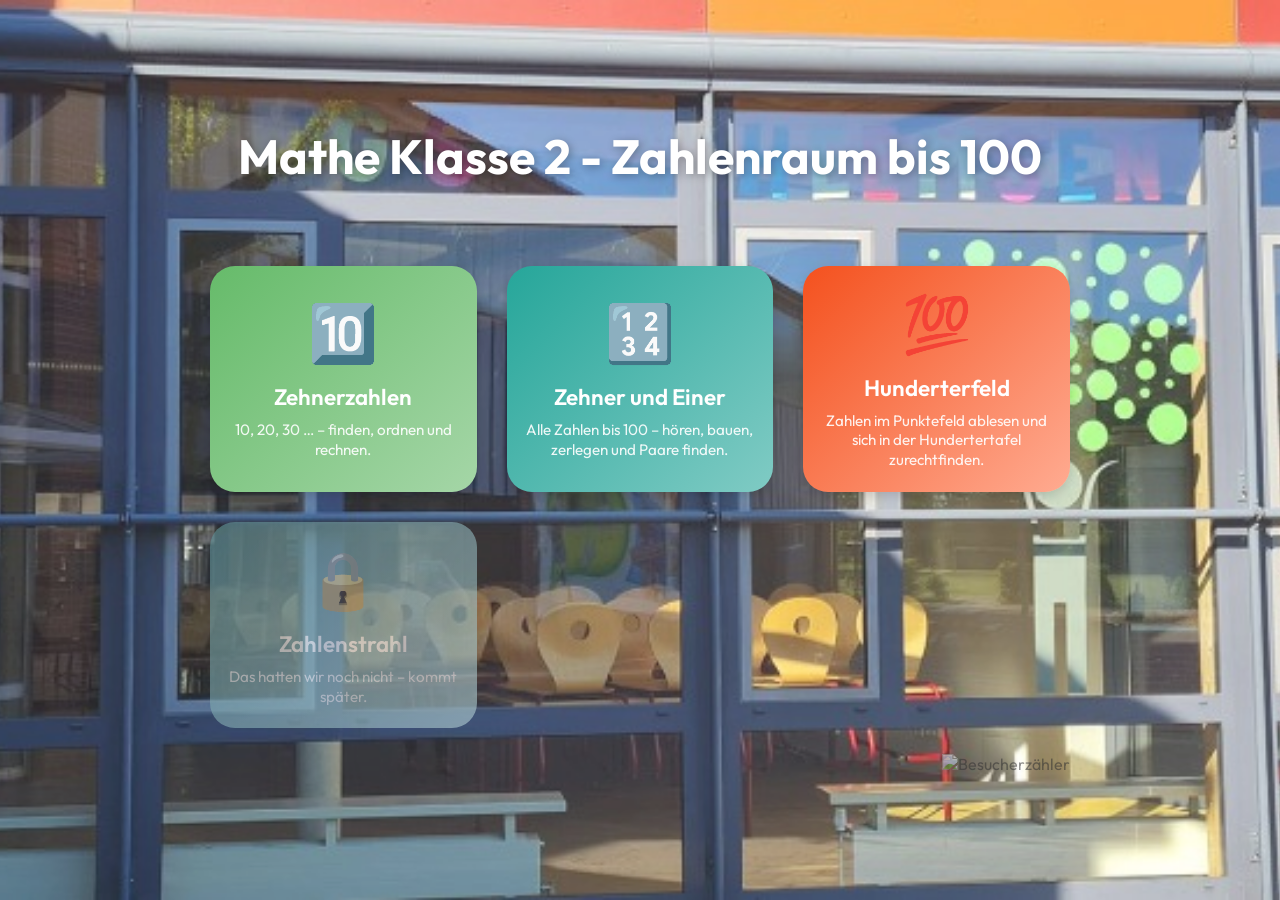
==== commit 0bc6dbab: "Überarbeitung Hundertertafel" ====
--- a/index.html
+++ b/index.html
@@ -49,6 +49,10 @@
             <p class="description">Welche Station möchtest du üben?</p>
             <div class="button-grid" id="stationButtonGrid">
                 <!-- JS füllt dies mit einem Button pro Station -->
+            </div>
+            <div class="button-area">
+                <!-- Alle Aufgaben dieses Bereichs nacheinander, je 2 Minuten -->
+                <button class="check-btn alles-btn" id="allesBtn" onclick="startDurchlauf()">🚀 Alles ausprobieren</button>
             </div>
         </div>
     </div>
--- a/style.css
+++ b/style.css
@@ -34,6 +34,26 @@
     --color-modul8: #8D6E63;
     --color-modul8-light: #D7CCC8;
 
+    /* Farben für Modul 9 */
+    --color-modul9: #00ACC1;
+    --color-modul9-light: #80DEEA;
+
+    /* Farben für Modul 10 */
+    --color-modul10: #7CB342;
+    --color-modul10-light: #C5E1A5;
+
+    /* Farben für Modul 11 */
+    --color-modul11: #F4511E;
+    --color-modul11-light: #FFAB91;
+
+    /* Farben für Modul 12 */
+    --color-modul12: #546E7A;
+    --color-modul12-light: #B0BEC5;
+
+    /* Farben für Modul 13 */
+    --color-modul13: #D81B60;
+    --color-modul13-light: #F48FB1;
+
     --color-text: #333;
     --color-bg: #f5f5f5;
     --color-white: #ffffff;
@@ -157,6 +177,11 @@
 .operation-btn.modul6 { background: linear-gradient(135deg, var(--color-modul6) 0%, var(--color-modul6-light) 100%); }
 .operation-btn.modul7 { background: linear-gradient(135deg, var(--color-modul7) 0%, var(--color-modul7-light) 100%); }
 .operation-btn.modul8 { background: linear-gradient(135deg, var(--color-modul8) 0%, var(--color-modul8-light) 100%); }
+.operation-btn.modul9 { background: linear-gradient(135deg, var(--color-modul9) 0%, var(--color-modul9-light) 100%); }
+.operation-btn.modul10 { background: linear-gradient(135deg, var(--color-modul10) 0%, var(--color-modul10-light) 100%); }
+.operation-btn.modul11 { background: linear-gradient(135deg, var(--color-modul11) 0%, var(--color-modul11-light) 100%); }
+.operation-btn.modul12 { background: linear-gradient(135deg, var(--color-modul12) 0%, var(--color-modul12-light) 100%); }
+.operation-btn.modul13 { background: linear-gradient(135deg, var(--color-modul13) 0%, var(--color-modul13-light) 100%); }
 
 .operation-btn .emoji { font-size: 3.5rem; }
 .operation-btn .hinweis {
@@ -167,6 +192,15 @@
     margin-top: -6px;
 }
 .operation-btn:hover { transform: translateY(-5px) scale(1.05); box-shadow: var(--shadow-hover); }
+
+/* Noch nicht freigeschaltet: zu sehen, aber blass und ohne Reaktion */
+.operation-btn.bereich-zu {
+    filter: grayscale(0.7);
+    opacity: 0.6;
+    cursor: default;
+    box-shadow: none;
+}
+.operation-btn.bereich-zu:hover { transform: none; box-shadow: none; }
 
 /* ============================================
    Übungs-Screens & Layouts
@@ -177,6 +211,13 @@
     padding: 40px;
     box-shadow: var(--shadow);
 }
+
+/* ============================================
+   Silbenfärbung der Zahlwörter
+   Abwechselnd blau und rot – wie in der Silbenschrift.
+   ============================================ */
+.silbe-0 { color: #1565C0; }
+.silbe-1 { color: #C62828; }
 
 /* Auswahl-Bildschirme (Bereich, Unterkategorie und Übungsmodus):
    Titel und Frage stehen sonst direkt auf dem Hintergrundfoto und
@@ -245,6 +286,35 @@
 .modul1-color { color: var(--color-modul1); }
 .description { font-size: 1.1rem; color: #666; text-align: center; margin-bottom: 30px; }
 
+/* Wo die Frage selbst die Aufgabe ist ("In welcher Zeile ...?"), steht
+   sie gross da - sie muss neben der grossen Zahl bestehen können. */
+.description .frage-gross {
+    display: block;
+    font-size: 1.7rem;
+    line-height: 1.3;
+    font-weight: 700;
+    color: var(--color-text);
+}
+@media (max-width: 600px) {
+    .description .frage-gross { font-size: 1.35rem; }
+}
+
+/* Das entscheidende Wort der Frage: unterstrichen und mit demselben
+   Pfeil wie im Schaubild darunter - quer für die Zeile, nach unten
+   für die Spalte. */
+.frage-wort {
+    color: #E65100;
+    text-decoration: underline;
+    text-decoration-color: #FB8C00;
+    text-decoration-thickness: 3px;
+    text-underline-offset: 5px;
+}
+
+.frage-pfeil {
+    margin-left: 7px;
+    color: #FB8C00;
+}
+
 /* ============================================
    Aufgabenbereich & Interaktion
    ============================================ */
@@ -287,6 +357,12 @@
 
 .check-btn:hover, .next-btn:hover { transform: translateY(-3px); box-shadow: var(--shadow-hover); }
 
+/* Startbildschirm: alle Aufgaben nacheinander */
+.check-btn.alles-btn {
+    background: linear-gradient(135deg, var(--color-modul1) 0%, var(--color-modul11) 100%);
+    font-size: 1.5rem;
+}
+
 /* Feedback Area */
 .feedback-area {
     min-height: 60px;
@@ -297,6 +373,8 @@
 }
 .feedback-area.correct { background: #c8e6c9; border-left: 5px solid #2e7d32; color: #1b5e20; }
 .feedback-area.wrong { background: #ffcdd2; border-left: 5px solid #c62828; color: #b71c1c; }
+/* Noch ein Versuch: gelb statt rot – die Aufgabe ist ja nicht vorbei */
+.feedback-area.nochmal { background: #FFF3CD; border-left: 5px solid #F57F17; color: #E65100; }
 
 /* ============================================
    Responsive Design (Tablets & Handys)
@@ -500,6 +578,66 @@
     box-shadow: 0 0 0 var(--color-modul8);
 }
 
+.modul9-color { color: var(--color-modul9); }
+.check-btn.modul9-color, .next-btn.modul9-color {
+    background: var(--color-modul9);
+}
+#stationOptions.modul9-opts .option-btn {
+    background-color: var(--color-modul9-light);
+    box-shadow: 0 5px 0 var(--color-modul9);
+}
+#stationOptions.modul9-opts .option-btn:active:not(:disabled) {
+    box-shadow: 0 0 0 var(--color-modul9);
+}
+
+.modul10-color { color: var(--color-modul10); }
+.check-btn.modul10-color, .next-btn.modul10-color {
+    background: var(--color-modul10);
+}
+#stationOptions.modul10-opts .option-btn {
+    background-color: var(--color-modul10-light);
+    box-shadow: 0 5px 0 var(--color-modul10);
+}
+#stationOptions.modul10-opts .option-btn:active:not(:disabled) {
+    box-shadow: 0 0 0 var(--color-modul10);
+}
+
+.modul11-color { color: var(--color-modul11); }
+.check-btn.modul11-color, .next-btn.modul11-color {
+    background: var(--color-modul11);
+}
+#stationOptions.modul11-opts .option-btn {
+    background-color: var(--color-modul11-light);
+    box-shadow: 0 5px 0 var(--color-modul11);
+}
+#stationOptions.modul11-opts .option-btn:active:not(:disabled) {
+    box-shadow: 0 0 0 var(--color-modul11);
+}
+
+.modul12-color { color: var(--color-modul12); }
+.check-btn.modul12-color, .next-btn.modul12-color {
+    background: var(--color-modul12);
+}
+#stationOptions.modul12-opts .option-btn {
+    background-color: var(--color-modul12-light);
+    box-shadow: 0 5px 0 var(--color-modul12);
+}
+#stationOptions.modul12-opts .option-btn:active:not(:disabled) {
+    box-shadow: 0 0 0 var(--color-modul12);
+}
+
+.modul13-color { color: var(--color-modul13); }
+.check-btn.modul13-color, .next-btn.modul13-color {
+    background: var(--color-modul13);
+}
+#stationOptions.modul13-opts .option-btn {
+    background-color: var(--color-modul13-light);
+    box-shadow: 0 5px 0 var(--color-modul13);
+}
+#stationOptions.modul13-opts .option-btn:active:not(:disabled) {
+    box-shadow: 0 0 0 var(--color-modul13);
+}
+
 /* ============================================
    Station 5: Zahlen hören
    ============================================ */
@@ -531,6 +669,16 @@
 }
 
 /* Fällt die Sprachausgabe aus, steht das Zahlwort geschrieben da */
+/* Hinweis, wenn der Browser nicht vorlesen kann */
+.hoer-hinweis {
+    max-width: 420px;
+    margin: 4px auto 0;
+    font-size: 0.95rem;
+    line-height: 1.35;
+    color: #777;
+    text-align: center;
+}
+
 .hoer-ersatz {
     font-size: 2.2rem;
     font-weight: 700;
@@ -611,6 +759,25 @@
    Ein Seil, nummerierte Plätze, darunter der Wäschekorb
    ============================================ */
 .leine-bereich { padding: 10px 0 5px; }
+
+/* Größenband über der Leine: zeigt ohne ein Wort, in welche Richtung
+   die Zahlen wachsen. Die Felder sind so breit wie die Karten
+   darunter, damit Bild und Platz übereinanderstehen. */
+.groessen-band {
+    display: flex;
+    justify-content: center;
+    align-items: flex-end;
+    gap: 12px;
+    margin-bottom: 8px;
+}
+.groessen-feld {
+    display: flex;
+    align-items: flex-end;
+    justify-content: center;
+    width: 78px;
+    height: 40px;
+}
+.groessen-bild { line-height: 1; opacity: 0.75; }
 
 .leine { position: relative; }
 
@@ -783,14 +950,72 @@
     transform: rotate(var(--dreh, 0deg)) scale(1.07);
     box-shadow: 0 0 0 4px var(--paar-farbe), 0 8px 18px rgba(0, 0, 0, 0.26);
 }
+/* Gefunden: jedes Pärchen in seiner eigenen Farbe (siehe S7_FARBEN) */
 .paar-karte.paar-gefunden {
-    background-color: #c8e6c9;
-    box-shadow: 0 0 0 3px #2e7d32;
+    background-color: var(--fund-flaeche, #c8e6c9);
+    box-shadow: 0 0 0 3px var(--fund-rand, #2e7d32);
     cursor: default;
 }
 .paar-karte.paar-falsch {
     background-color: #ffcdd2;
     box-shadow: 0 0 0 3px #c62828;
+}
+
+/* Aufgelöst: so hätten die beiden gesuchten Karten gepasst. Bewusst grau
+   statt bunt – es ist kein selbst gefundenes Pärchen. */
+.paar-karte.paar-gesucht {
+    background-color: #eceff1;
+    box-shadow: 0 0 0 3px #546e7a;
+}
+
+/* Über dem Tisch steht die gesuchte Zahl als Zahlwort */
+.paar-suche {
+    display: flex;
+    align-items: center;
+    justify-content: center;
+    flex-wrap: wrap;
+    gap: 14px;
+    margin-bottom: 4px;
+}
+.paar-such-label {
+    font-size: 1.1rem;
+    font-weight: 600;
+    color: #666;
+}
+.paar-such-karte {
+    display: inline-flex;
+    align-items: center;
+    gap: 14px;
+    padding: 9px 14px 9px 24px;
+    border-radius: 16px;
+    background: #fff;
+    box-shadow: 0 0 0 3px var(--paar-farbe), 0 4px 10px rgba(0, 0, 0, 0.16);
+}
+.paar-such-wort {
+    font-size: 1.9rem;
+    font-weight: 700;
+    line-height: 1.2;
+}
+
+/* Der Lautsprecher ist ein Angebot: Das Zahlwort steht daneben, das
+   Anhören kommt dazu. Ohne Sprachausgabe fehlt der Knopf ganz. */
+.paar-hoer-btn {
+    flex: none;
+    width: 48px;
+    height: 48px;
+    border: none;
+    border-radius: 50%;
+    background: var(--paar-farbe);
+    color: #fff;
+    font-size: 1.4rem;
+    line-height: 1;
+    cursor: pointer;
+    box-shadow: 0 3px 0 rgba(0, 0, 0, 0.2);
+    transition: transform 0.1s, box-shadow 0.1s;
+}
+.paar-hoer-btn:active {
+    transform: translateY(3px);
+    box-shadow: 0 0 0 rgba(0, 0, 0, 0.2);
 }
 
 /* Der farbige Punkt in der Ecke – blau = Zahl, orange = Bild */
@@ -928,6 +1153,13 @@
     border-color: var(--wort-farbe);
     color: #fff;
 }
+/* Auf hervorgehobenen Knöpfen zählt die Rückmeldung, nicht die Silbenfarbe */
+.wort-btn.gewaehlt .silbe,
+.wort-btn.wort-richtig .silbe,
+.wort-btn.wort-falsch .silbe {
+    color: inherit;
+}
+
 /* nach der Antwort */
 .wort-btn.wort-richtig {
     background-color: #c8e6c9;
@@ -940,7 +1172,11 @@
     color: #b71c1c;
 }
 
+/* Das "und" ist ein Baustein wie die Zahlwörter, nur schmaler -
+   die beiden Spalten sollen die Hauptsache bleiben. */
 .wort-und {
+    min-width: 0;
+    padding: 10px 18px;
     font-size: 1.5rem;
     font-weight: 700;
     color: #78909C;
@@ -1133,15 +1369,17 @@
     background: #FAFAFA;
 }
 
+/* --karte-farbe erlaubt es einer Station, ihre eigene Farbe zu setzen;
+   ohne Angabe bleibt es beim Blau der Ordnen-Stationen. */
 .zahl-karte.klickbar {
     cursor: pointer;
-    border-color: var(--color-modul2);
-    box-shadow: 0 4px 0 var(--color-modul2);
+    border-color: var(--karte-farbe, var(--color-modul2));
+    box-shadow: 0 4px 0 var(--karte-farbe, var(--color-modul2));
     transition: transform 0.1s, box-shadow 0.1s;
 }
 .zahl-karte.klickbar:active:not(:disabled) {
     transform: translateY(4px);
-    box-shadow: 0 0 0 var(--color-modul2);
+    box-shadow: 0 0 0 var(--karte-farbe, var(--color-modul2));
 }
 .zahl-karte.karte-verbraucht {
     opacity: 0.35;
@@ -1196,6 +1434,100 @@
     font-size: 2.6rem;
     font-weight: bold;
     color: var(--color-modul2);
+}
+
+/* Hilfe zum Vergleichen: beide Zahlen als Zehnerstangen nebeneinander.
+   Der Strich in der Mitte trennt sie, damit nicht eine lange Reihe
+   entsteht, die man nur schwer auseinanderhält. */
+.vergleich-bilder {
+    display: flex;
+    justify-content: center;
+    align-items: flex-start;
+    gap: 26px;
+    flex-wrap: wrap;
+}
+.vergleich-bild {
+    padding: 10px 16px;
+    background: #fff;
+    border: 2px solid #e0e0e0;
+    border-radius: 12px;
+}
+
+/* ============================================
+   Station 10: Zahlen zerlegen
+   ============================================ */
+.zerlegen-bereich { text-align: center; }
+
+/* Die Zahlenkarten wie beim Legematerial: blau die Zehner, grün die
+   Einer. Die Zehnerkarte ist doppelt so lang - sie steht für zwei
+   Stellen, die Einerkarte nur für eine. */
+.stellenkarten {
+    display: flex;
+    justify-content: center;
+    align-items: flex-start;
+    margin-bottom: 22px;
+}
+.stellenkarte {
+    display: inline-flex;
+    align-items: center;
+    justify-content: center;
+    width: 64px;
+    height: 64px;
+    font-size: 2.1rem;
+    font-weight: bold;
+    color: #fff;
+    border-radius: 6px;
+    box-shadow: 0 3px 8px rgba(0, 0, 0, 0.18);
+}
+/* Die Zehnerkarte hat zwei gleich große Felder: vorne die Ziffer,
+   hinten die Null. */
+.stellenkarte.zehner {
+    width: 128px;
+    background: #29A8E0;
+}
+.stellenkarte.zehner .stelle {
+    display: inline-flex;
+    align-items: center;
+    justify-content: center;
+    width: 64px;
+}
+/* Die Einerkarte liegt auf dem hinteren Feld und deckt die Null zu.
+   Sie sitzt tiefer als die Zehnerkarte: oben schaut ein Streifen Blau
+   hervor, unten steht die grüne Karte über. So sieht man, dass hier
+   zwei Karten übereinanderliegen - und dass die blaue die längere ist. */
+.stellenkarte.einer {
+    width: 58px;
+    height: 58px;
+    background: #43A047;
+    margin: 12px 0 0 -66px;
+    position: relative;
+    z-index: 1;
+}
+
+.zerlegen-gleichung {
+    display: flex;
+    justify-content: center;
+    align-items: center;
+    gap: 12px;
+    flex-wrap: wrap;
+    margin-bottom: 22px;
+}
+.zerlegen-zeichen {
+    font-size: 2rem;
+    font-weight: bold;
+    color: #78909C;
+}
+/* Hier gehört die nächste Karte hin */
+.zahl-karte.luecke.dran {
+    border-color: var(--karte-farbe, var(--color-modul2));
+    background: rgba(124, 179, 66, 0.12);
+}
+
+.zerlegen-karten {
+    display: flex;
+    justify-content: center;
+    gap: 12px;
+    flex-wrap: wrap;
 }
 
 .zahlenreihe {
@@ -1339,6 +1671,650 @@
     border-radius: 15px;
 }
 .hilfe-inhalt.sichtbar { display: block; }
+
+/* Zwei Hilfen nebeneinander (Zahlendreher) */
+.hilfe-tasten {
+    display: flex;
+    flex-wrap: wrap;
+    justify-content: center;
+    gap: 10px;
+}
+
+/* ============================================
+   Station 11: Hunderterfeld
+   Punktefeld (Menge), Hundertertafel (Zahlen an ihrem Platz)
+   und Ausschnitte daraus.
+   ============================================ */
+.hf-bereich {
+    --hf-punkt: 22px;
+    --hf-luecke: 5px;
+    --hf-abstand: 14px;   /* die größere Lücke nach je fünf Punkten */
+
+    display: inline-flex;
+    align-items: flex-start;
+    gap: 14px;
+    padding: 18px 20px;
+    background: #fff;
+    border-radius: 18px;
+    box-shadow: var(--shadow);
+}
+
+.hunderterfeld {
+    display: flex;
+    flex-direction: column;
+    gap: var(--hf-luecke);
+}
+.hf-reihe {
+    display: flex;
+    gap: var(--hf-luecke);
+}
+/* Fünfereinteilung: eine breitere Lücke nach der fünften Spalte und Reihe */
+.hf-reihe:nth-child(6) { margin-top: var(--hf-abstand); }
+.hf-punkt:nth-child(6) { margin-left: var(--hf-abstand); }
+
+.hf-punkt {
+    width: var(--hf-punkt);
+    height: var(--hf-punkt);
+    border-radius: 50%;
+    border: 2px solid #CFD8DC;
+    background: #FAFAFA;
+}
+.hf-punkt.hf-voll {
+    border-color: var(--color-modul11);
+    background: var(--color-modul11);
+}
+
+/* Zählhilfe am Rand. Sie ist nur unsichtbar, nicht ausgebaut -
+   so bleibt das Feld beim Einblenden an derselben Stelle stehen. */
+.hf-marken {
+    display: flex;
+    flex-direction: column;
+    gap: var(--hf-luecke);
+    visibility: hidden;
+}
+.hf-bereich.marken-sichtbar .hf-marken { visibility: visible; }
+
+.hf-marke {
+    display: flex;
+    align-items: center;
+    height: var(--hf-punkt);
+    font-size: 0.95rem;
+    font-weight: 700;
+    color: #90A4AE;
+}
+.hf-marke:nth-child(6) { margin-top: var(--hf-abstand); }
+
+/* ---------- Hundertertafel und Ausschnitt ---------- */
+.ht-bereich {
+    display: flex;
+    flex-direction: column;
+    align-items: center;
+    gap: 26px;
+}
+
+/* Die Spalten sind Bruchteile der Breite, nicht feste Pixel: zehn
+   Spalten passen sonst auf schmalen Handys nicht mehr in die Karte,
+   und eine Hundertertafel zum Seitwärtsscrollen taugt nichts, wenn es
+   gerade um die Übersicht geht. max-width hält sie sonst bei ihrer
+   Wunschgröße, margin zentriert sie auch außerhalb von .ht-bereich -
+   etwa eingeklappt im Hilfe-Kasten der Pfeilwege. */
+.hundertertafel {
+    --ht-zelle: 40px;
+    --ht-abstand: 3px;
+    --ht-rand: 10px;
+    display: grid;
+    --ht-fuenfer: #B0BEC5;
+    display: grid;
+    grid-template-columns: repeat(10, minmax(0, 1fr));
+    gap: var(--ht-abstand);
+    padding: var(--ht-rand);
+    width: 100%;
+    max-width: calc(10 * var(--ht-zelle) + 9 * var(--ht-abstand) + 2 * var(--ht-rand));
+    margin: 0 auto;
+    background: #fff;
+    border-radius: 14px;
+    box-shadow: var(--shadow);
+}
+
+/* Der Ausschnitt zeigt dieselben Felder, nur größer - hier zählt
+   jedes einzelne Feld, nicht die Übersicht. */
+.ht-ausschnitt {
+    --ht-zelle: 78px;
+    display: grid;
+    grid-template-columns: repeat(3, var(--ht-zelle));
+    gap: 6px;
+}
+
+.ht-zelle {
+    /* Bezugspunkt für die Fünferlinie, die neben der Zelle liegt */
+    position: relative;
+    display: flex;
+    align-items: center;
+    justify-content: center;
+    height: var(--ht-zelle);
+    border-radius: 6px;
+    background: #ECEFF1;
+    font-size: calc(var(--ht-zelle) * 0.4);
+    font-weight: 600;
+    color: var(--color-text);
+}
+
+/* ---------- Fünfereinteilung der Tafel ---------- */
+/* Nach der fünften Spalte und der fünften Zeile läuft eine Fuge durch
+   die Tafel: vier Viertel zu 5 x 5 Feldern. Das Kind zählt dann nicht
+   mehr von 1 an ab, sondern springt in Fünfern - 5, 10, 15 ... Die
+   Linie wird in den Zwischenraum zwischen die Zellen gezeichnet,
+   damit die Feldgrösse sich nicht ändert. box-shadow scheidet dafür
+   aus: den belegen .ht-vorgabe und .ht-hilfszahl schon für sich. */
+.hundertertafel > .ht-zelle::before,
+.hundertertafel > .ht-zelle::after {
+    content: '';
+    position: absolute;
+    background: var(--ht-fuenfer);
+    pointer-events: none;
+}
+
+/* Senkrecht, rechts neben der fünften Spalte: die Zellen 5, 15 ... 95.
+   Jedes Stück reicht bis in die Fuge zur nächsten Zeile hinunter, damit
+   daraus eine durchgehende Linie wird - nur das unterste hört an seiner
+   Zelle auf, sonst ragte es in den Innenrand der Tafel. */
+.hundertertafel > .ht-zelle:nth-child(10n + 5)::after {
+    top: 0;
+    bottom: calc(var(--ht-abstand) * -1);
+    right: calc(var(--ht-abstand) * -1);
+    width: var(--ht-abstand);
+}
+
+.hundertertafel > .ht-zelle:nth-child(95)::after { bottom: 0; }
+
+/* Waagerecht, unter der fünften Zeile: die Zellen 41 bis 50 */
+.hundertertafel > .ht-zelle:nth-child(n + 41):nth-child(-n + 50)::before {
+    left: 0;
+    right: calc(var(--ht-abstand) * -1);
+    bottom: calc(var(--ht-abstand) * -1);
+    height: var(--ht-abstand);
+}
+
+.hundertertafel > .ht-zelle:nth-child(50)::before { right: 0; }
+
+/* Weggeschnitten: das Feld gehört nicht zum Stück */
+.ht-zelle.ht-leer {
+    background: transparent;
+}
+
+/* Die vorgegebenen Zahlen des Ausschnitts stehen auf weißem Papier */
+.ht-zelle.ht-vorgabe {
+    background: #fff;
+    box-shadow: 0 2px 6px rgba(0, 0, 0, 0.15);
+}
+
+.ht-zelle.ht-luecke {
+    background: #fff;
+    border: 3px dashed #CFD8DC;
+}
+/* Hier gehört die nächste Zahl hin. Die Farbe kommt aus Rahmen und
+   Schrift, damit dieselbe Regel für alle drei Stationsfarben passt. */
+.ht-zelle.ht-dran {
+    border-color: var(--ht-farbe);
+    background: rgba(0, 0, 0, 0.04);
+    color: var(--ht-farbe);
+    font-weight: 800;
+    animation: htPuls 1.1s ease-in-out infinite;
+}
+
+@keyframes htPuls {
+    0%, 100% { transform: scale(1); }
+    50%      { transform: scale(1.08); }
+}
+
+.ht-zelle.ht-gefuellt {
+    background: #C8E6C9;
+    color: #2E7D32;
+    font-weight: 800;
+}
+/* Nach einem Fehler: so wäre es richtig gewesen */
+.ht-zelle.ht-loesung {
+    background: #E3F2FD;
+    color: #1565C0;
+    font-weight: 800;
+}
+
+/* Vorrat: die Zahlen, die noch eingesetzt werden.
+   width: 100% ist nötig, weil .ht-bereich seine Kinder zentriert und
+   sie sonst nur so breit wie ihr Inhalt wären - dann bräche die
+   Kartenreihe auf schmalen Bildschirmen nie um. */
+.ht-vorrat {
+    display: flex;
+    flex-wrap: wrap;
+    justify-content: center;
+    gap: 12px;
+    width: 100%;
+}
+
+.ht-karte {
+    width: 72px;
+    min-height: 56px;
+    background: #fff;
+    border: 3px solid var(--ht-farbe);
+    border-radius: 10px;
+    box-shadow: 0 4px 0 var(--ht-farbe);
+    font-family: inherit;
+    font-size: 1.4rem;
+    font-weight: 700;
+    color: var(--color-text);
+    cursor: pointer;
+    transition: transform 0.1s, box-shadow 0.1s;
+}
+.ht-karte:active:not(:disabled) {
+    transform: translateY(4px);
+    box-shadow: 0 0 0 var(--ht-farbe);
+}
+.ht-karte.karte-verbraucht {
+    opacity: 0.3;
+    cursor: not-allowed;
+    box-shadow: none;
+}
+.ht-karte.karte-falsch {
+    background: #ffcdd2;
+    border-color: #c62828;
+    box-shadow: 0 4px 0 #c62828;
+}
+
+/* ---------- Zahlen färben ---------- */
+/* Der Zettel mit den vorgegebenen Zahlen. Bewusst kleiner als die
+   Karten der anderen Aufgaben: hier wird nichts angetippt, hier wird
+   abgehakt - und zwanzig Zahlen sollen nebeneinander Platz finden. */
+.mal-liste {
+    display: flex;
+    flex-wrap: wrap;
+    justify-content: center;
+    gap: 8px;
+    max-width: 560px;
+    margin: 0 auto 18px;
+}
+
+.mal-zahl {
+    padding: 4px 10px;
+    background: #fff;
+    border: 2px solid #90A4AE;
+    border-radius: 8px;
+    font-size: 1.05rem;
+    font-weight: 700;
+    color: var(--color-text);
+}
+
+/* Schon gefärbt: durchgestrichen wie auf einem Einkaufszettel */
+.mal-zahl.mal-zahl-fertig {
+    opacity: 0.35;
+    text-decoration: line-through;
+}
+
+/* Wie weit die Aufgabe ist, wenn sie aus mehreren Linien besteht */
+.mal-schritt {
+    margin-bottom: 8px;
+    font-size: 0.95rem;
+    font-weight: 600;
+    color: #78909C;
+    text-align: center;
+}
+
+/* Ein gefärbtes Feld: Buntstift-Orange, in jeder Aufgabe dasselbe. Das
+   Bild soll wie gemalt aussehen und nicht wie ein Teil der Bedienung -
+   deshalb hier nicht die Farbe der Station. */
+.ht-zelle.ht-gefaerbt {
+    background: #F57C00;
+    color: #fff;
+}
+
+/* ---------- Zahl selbst legen (Station 11) ---------- */
+.hf-tasten {
+    display: flex;
+    flex-wrap: wrap;
+    justify-content: center;
+    gap: 12px;
+    margin-top: 22px;
+}
+
+.hf-taste {
+    min-width: 84px;
+    padding: 14px 18px;
+    font-family: inherit;
+    font-size: 1.5rem;
+    font-weight: 700;
+    color: #fff;
+    background: var(--color-modul11);
+    border: none;
+    border-radius: 12px;
+    box-shadow: 0 5px 0 #BF360C;
+    cursor: pointer;
+    transition: transform 0.1s, box-shadow 0.1s;
+}
+.hf-taste:active {
+    transform: translateY(5px);
+    box-shadow: 0 0 0 #BF360C;
+}
+
+/* ---------- Leere Tafel: Feld antippen (Station 12) ---------- */
+.ht-zelle.ht-feld {
+    border: 2px solid #E0E0E0;
+    font-family: inherit;
+    cursor: pointer;
+    padding: 0;
+}
+/* In der Tafel des Coachs gibt es kein --ht-farbe: dort führt die
+   Farbe des Coachs, damit die Felder auch dort auf Berührung antworten. */
+.ht-zelle.ht-feld:hover {
+    background: var(--ht-farbe, var(--coach-farbe));
+    opacity: 0.5;
+}
+
+/* Das danebengetippte Feld */
+.ht-zelle.ht-daneben {
+    background: #ffcdd2;
+    color: #c62828;
+    font-weight: 800;
+}
+
+/* Die gesuchte Zeile oder Spalte nach der Antwort */
+.ht-zelle.ht-linie {
+    background: #FFE0B2;
+    color: #E65100;
+}
+
+/* ---------- Gesuchte Zahl neben der Tafel (Station 12) ---------- */
+.ht-mit-zahl {
+    display: flex;
+    align-items: center;
+    justify-content: center;
+    gap: 22px;
+    width: 100%;
+}
+
+/* width bleibt 100%: mit width:auto fiele das Grid auf die Breite
+   seines Inhalts zusammen, und in einer fast leeren Tafel ist der
+   winzig. Als schrumpfbares Flex-Kind gibt sie stattdessen so viel ab,
+   wie die Zahl daneben braucht - ihre max-width deckelt sie nach oben. */
+.ht-mit-zahl .hundertertafel {
+    flex: 0 1 auto;
+    min-width: 0;
+    margin: 0;
+}
+
+.ht-suchzahl {
+    flex: 0 0 auto;
+    display: flex;
+    flex-direction: column;
+    align-items: center;
+    gap: 2px;
+    padding: 14px 22px;
+    background: #fff;
+    border: 4px solid var(--ht-farbe);
+    border-radius: 16px;
+    box-shadow: var(--shadow);
+}
+
+.ht-suchzahl-label {
+    font-size: 0.9rem;
+    font-weight: 700;
+    color: #90A4AE;
+}
+
+.ht-suchzahl-wert {
+    font-size: 3.4rem;
+    font-weight: 800;
+    line-height: 1.1;
+    color: var(--ht-farbe);
+}
+
+/* Unter ~620 px passen zehn Spalten und die Zahl nicht mehr
+   nebeneinander - dann rückt die Zahl über die Tafel. */
+@media (max-width: 620px) {
+    .ht-mit-zahl {
+        flex-direction: column;
+        gap: 14px;
+    }
+    .ht-mit-zahl .hundertertafel { width: 100%; }
+    .ht-suchzahl { flex-direction: row; align-items: baseline; gap: 10px; padding: 10px 20px; }
+    .ht-suchzahl-wert { font-size: 2.6rem; }
+}
+
+/* ---------- Zeile und Spalte: das Schaubild (Station 12) ---------- */
+/* Steht dauerhaft über der Aufgabe. Eingefärbt ist dieselbe Farbe wie
+   später in der Auflösung, damit Bild und Tafel zusammenpassen. */
+.zsp-erklaerung {
+    display: flex;
+    flex-wrap: wrap;
+    justify-content: center;
+    gap: 14px;
+    margin-bottom: 20px;
+}
+
+.zsp-karte {
+    display: flex;
+    flex-direction: column;
+    align-items: center;
+    gap: 5px;
+    padding: 10px 14px;
+    border: 2px solid #E0E0E0;
+    border-radius: 12px;
+    background: #fff;
+}
+/* Die gerade gefragte Seite */
+.zsp-karte.zsp-aktiv {
+    border-color: #E65100;
+    box-shadow: 0 3px 10px rgba(230, 81, 0, 0.2);
+}
+
+.zsp-mini {
+    display: grid;
+    grid-template-columns: repeat(var(--zsp-spalten), 15px);
+    gap: 2px;
+}
+
+.zsp-feld {
+    height: 15px;
+    border-radius: 3px;
+    background: #ECEFF1;
+}
+.zsp-feld.zsp-markiert { background: #FFB74D; }
+
+.zsp-label {
+    font-size: 1.05rem;
+    font-weight: 700;
+    color: #78909C;
+}
+.zsp-karte.zsp-aktiv .zsp-label { color: #E65100; }
+
+/* Der Pfeil steht unter dem Wort und zeigt in die Richtung, in die die
+   Zeile bzw. die Spalte läuft - quer oder von oben nach unten. */
+.zsp-pfeil {
+    display: block;
+    font-size: 1.8rem;
+    line-height: 1;
+    color: #FB8C00;
+}
+
+.zsp-wie {
+    font-size: 0.85rem;
+    color: #90A4AE;
+}
+
+/* ---------- Zaehlhilfe in der Tafel (Lerncoach) ---------- */
+/* Erste Reihe und letzte Spalte sind das Lineal, an dem abgezaehlt wird.
+   Die Zahlen stehen im Feld selbst - heller als eine Antwort, aber
+   deutlich genug, um daran entlangzugehen. Eine zweite Beschriftung
+   ausserhalb der Tafel braucht es damit nicht mehr. */
+.ht-zelle.ht-hilfszahl {
+    background: #fff;
+    box-shadow: inset 0 0 0 2px #CFD8DC;
+    font-size: calc(var(--ht-zelle) * 0.34);
+    font-weight: 700;
+    color: #78909C;
+}
+
+/* ---------- Das Tafel-Feld des Lerncoachs ---------- */
+.coach {
+    margin-top: 22px;
+    text-align: center;
+    --coach-farbe: var(--color-modul12);
+}
+
+.coach-panel {
+    max-width: 520px;
+    margin: 0 auto;
+    padding: 14px 16px 18px;
+    background: #E8F5E9;
+    border: 2px solid #A5D6A7;
+    border-radius: 14px;
+}
+
+/* Das Feld steht nicht unter einem Knopf, sondern für sich */
+.coach-dauer { margin-top: 16px; }
+
+.coach-text {
+    margin-bottom: 12px;
+    font-size: 1.05rem;
+    line-height: 1.45;
+    color: var(--color-text);
+}
+
+/* Der zweite Schalter im Coach: erst die blanke Tafel, auf Wunsch
+   Zehner und Einer dazu. */
+/* Die beiden Schalter nebeneinander, auf schmalen Geräten untereinander */
+.coach-schalter-reihe {
+    display: flex;
+    flex-wrap: wrap;
+    justify-content: center;
+    gap: 10px;
+    margin-bottom: 12px;
+}
+
+.coach-schalter {
+    padding: 8px 18px;
+    font-family: inherit;
+    font-size: 0.98rem;
+    font-weight: 600;
+    color: var(--coach-farbe);
+    background: #fff;
+    border: 2px solid var(--coach-farbe);
+    border-radius: 10px;
+    cursor: pointer;
+}
+.coach-schalter.aktiv {
+    background: var(--coach-farbe);
+    color: #fff;
+}
+
+.coach-hinweis {
+    margin-bottom: 10px;
+    font-size: 0.95rem;
+    line-height: 1.4;
+    color: #558B2F;
+}
+
+/* ---------- Zahlendreher (Station 12) ---------- */
+.ht-zelle.ht-markiert {
+    background: #fff;
+    border: 3px solid var(--ht-farbe);
+    color: var(--ht-farbe);
+    font-family: inherit;
+    font-size: calc(var(--ht-zelle) * 0.45);
+    font-weight: 800;
+    cursor: pointer;
+    padding: 0;
+}
+.ht-zelle.ht-markiert:hover { background: rgba(0, 0, 0, 0.05); }
+
+/* ---------- Zahlenkönig (Station 12) ---------- */
+/* Das Bild sitzt auf dem Feld, auf das es gehört - größer als eine
+   Ziffer, damit es in der fast leeren Tafel sofort auffällt. */
+.ht-zelle.ht-bild {
+    font-size: calc(var(--ht-zelle) * 0.62);
+    line-height: 1;
+    background: #fff;
+    box-shadow: inset 0 0 0 2px var(--ht-farbe);
+}
+.ht-zelle.ht-bild-fertig {
+    background: #C8E6C9;
+    box-shadow: inset 0 0 0 2px #2E7D32;
+}
+
+/* Legende: zu jedem Bild der Kasten für seine Zahl */
+.koenig-legende {
+    --ht-zelle: 54px;
+    display: flex;
+    flex-wrap: wrap;
+    justify-content: center;
+    gap: 10px 18px;
+    width: 100%;
+}
+
+.koenig-paar {
+    display: flex;
+    align-items: center;
+    gap: 6px;
+    padding: 4px 8px;
+    border-radius: 10px;
+}
+
+/* Das gerade gesuchte Bild hervorheben - der Kasten mit dem ? allein
+   geht zwischen fünf Bildern zu leicht unter. */
+.koenig-paar.koenig-dran {
+    background: rgba(0, 0, 0, 0.06);
+    box-shadow: 0 0 0 2px var(--ht-farbe);
+}
+.koenig-paar.koenig-dran .koenig-bild { font-size: 2.2rem; }
+
+.koenig-bild {
+    font-size: 1.8rem;
+    line-height: 1;
+}
+
+.koenig-legende .ht-zelle {
+    min-width: var(--ht-zelle);
+    font-size: 1.3rem;
+}
+
+/* ---------- Pfeilwege (Station 13) ---------- */
+.weg-aufgabe {
+    display: flex;
+    flex-wrap: wrap;
+    justify-content: center;
+    align-items: center;
+    gap: 10px;
+    margin: 25px 0;
+}
+
+.weg-pfeil {
+    font-size: 2.6rem;
+    font-weight: 700;
+    line-height: 1;
+    color: var(--color-modul13);
+}
+
+.weg-gleich {
+    font-size: 2rem;
+    font-weight: 700;
+    color: #78909C;
+}
+
+.zahl-karte.weg-ziel {
+    color: var(--color-modul13);
+    border-color: var(--color-modul13);
+    border-style: dashed;
+}
+
+/* Der zurückgelegte Weg in der Tafel */
+.ht-zelle.ht-start {
+    background: #FFE0B2;
+    color: #E65100;
+    font-weight: 800;
+}
+.ht-zelle.ht-weg {
+    background: #F8BBD0;
+    color: #AD1457;
+    font-weight: 700;
+}
 
 /* ============================================
    Responsive Ergänzungen
@@ -1373,6 +2349,9 @@
     .paar-feld { gap: 12px; }
     .paar-karte { width: 104px; min-height: 88px; padding: 18px 6px 22px; }
     .paar-wert { font-size: 1.7rem; }
+    .paar-such-karte { gap: 10px; padding: 7px 10px 7px 16px; }
+    .paar-such-wort { font-size: 1.35rem; }
+    .paar-hoer-btn { width: 42px; height: 42px; font-size: 1.2rem; }
     .zehner-strich { width: 3px; height: 46px; }
     .punkt-gruppe { gap: 4px; }
     .strich-gruppe { gap: 10px; }
@@ -1381,19 +2360,50 @@
     .strichbild { gap: 7px; }
     .einer-punkt { width: 8px; height: 8px; }
     .punkt-spalte { gap: 2px; }
-    .leine-reihe { gap: 6px; }
+    .leine-reihe, .groessen-band { gap: 6px; }
+    .groessen-feld { width: 50px; height: 32px; }
     .waesche-karte, .waesche-platzhalter, .vorrat-karte { width: 50px; min-height: 48px; font-size: 1.15rem; }
     .platz-nr { width: 20px; height: 20px; font-size: 0.75rem; left: -4px; }
     .klammer { width: 10px; height: 22px; top: -14px; }
     .waesche-korb { gap: 8px; margin-top: 28px; }
+    .hf-bereich { --hf-punkt: 16px; --hf-luecke: 4px; --hf-abstand: 10px; padding: 12px 14px; gap: 10px; }
+    .hf-marke { font-size: 0.8rem; }
+    .hundertertafel { --ht-zelle: 30px; --ht-abstand: 2px; --ht-rand: 7px; }
+    .ht-ausschnitt { --ht-zelle: 62px; }
+    .ht-zelle.ht-luecke, .ht-zelle.ht-dran { border-width: 2px; }
+    .ht-karte { width: 60px; min-height: 50px; font-size: 1.2rem; }
+    .ht-bereich { gap: 20px; }
+    .hf-taste { min-width: 70px; padding: 12px 14px; font-size: 1.3rem; }
+    .hf-tasten { gap: 10px; margin-top: 18px; }
+    .weg-pfeil { font-size: 2rem; }
+    .weg-aufgabe { gap: 8px; margin: 18px 0; }
+    .koenig-legende { --ht-zelle: 44px; gap: 8px 12px; }
+    .koenig-bild { font-size: 1.5rem; }
+    .koenig-legende .ht-zelle { font-size: 1.1rem; }
+    /* Die beiden Karten müssen nebeneinander bleiben - der Vergleich
+       "quer gegen senkrecht" ist ja gerade der Sinn des Bildes. Die
+       Zeile darunter ist der breiteste Teil, also schrumpft sie zuerst. */
+    .zsp-erklaerung { gap: 6px; margin-bottom: 16px; flex-wrap: nowrap; }
+    .zsp-karte { padding: 8px 6px; }
+    .zsp-mini { grid-template-columns: repeat(var(--zsp-spalten), 12px); }
+    .zsp-feld { height: 12px; }
+    .zsp-label { font-size: 0.95rem; }
+    .zsp-wie { font-size: 0.72rem; text-align: center; }
 }
 
 /* Sehr schmale Handys: die sechs Plätze müssen nebeneinander passen */
 @media (max-width: 480px) {
-    .leine-reihe { gap: 3px; }
+    .leine-reihe, .groessen-band { gap: 3px; }
+    .groessen-feld { width: 40px; height: 28px; }
     .waesche-karte, .waesche-platzhalter { width: 40px; min-height: 44px; }
     .waesche-karte { font-size: 1rem; }
     .platz-nr { width: 17px; height: 17px; font-size: 0.65rem; left: -3px; top: 18px; }
     .klammer { width: 8px; height: 18px; top: -12px; }
     .vorrat-karte { width: 56px; min-height: 50px; font-size: 1.2rem; }
-}
+    /* Die Hundertertafel muss mit zehn Spalten aufs Handy passen */
+    .hf-bereich { --hf-punkt: 13px; --hf-luecke: 3px; --hf-abstand: 8px; }
+    .hundertertafel { --ht-zelle: 26px; --ht-abstand: 2px; --ht-rand: 5px; }
+    .ht-ausschnitt { --ht-zelle: 52px; gap: 4px; }
+    .ht-karte { width: 52px; min-height: 46px; font-size: 1.1rem; }
+    .hf-taste { min-width: 62px; padding: 11px 10px; font-size: 1.2rem; }
+}
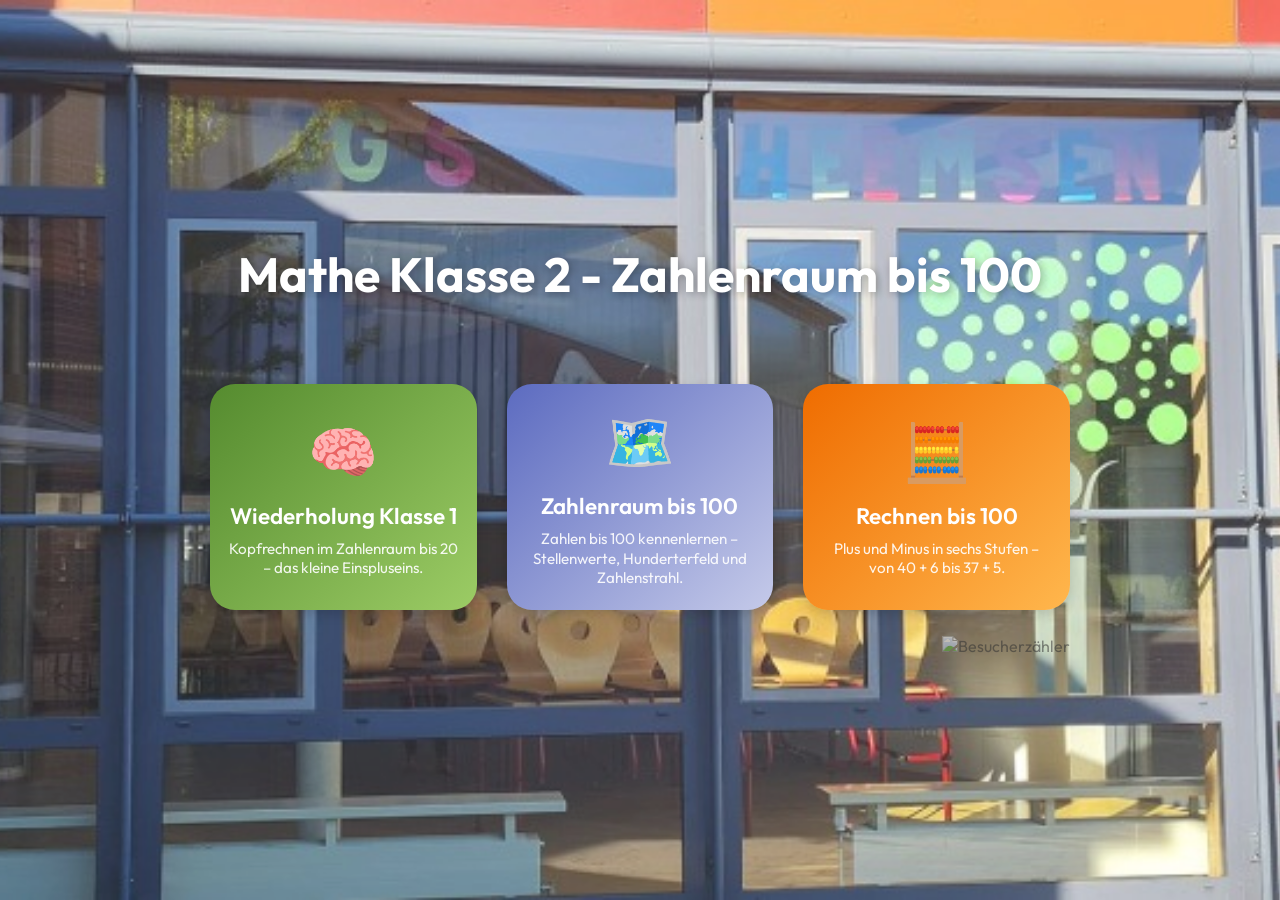
==== commit 5877cd14: "Rechnen bis 100 + Kopfrechnen neu" ====
--- a/index.html
+++ b/index.html
@@ -35,12 +35,31 @@
     </div>
 
     <!-- ============================================
+         Auswahl innerhalb einer Gruppe (z. B. Zahlenraum bis 100).
+         Die Buttons werden aus MENUE in script.js erzeugt.
+         ============================================ -->
+    <div id="gruppeScreen" class="screen">
+        <div class="header">
+            <button class="back-btn" onclick="backFromGruppe()">
+                <span class="arrow">←</span> Zurück
+            </button>
+        </div>
+        <div class="content">
+            <h2 class="exercise-title" id="gruppeTitle">Gruppe</h2>
+            <p class="description">Was möchtest du üben?</p>
+            <div class="button-grid" id="gruppeButtonGrid">
+                <!-- JS füllt dies mit einem Button pro Bereich der Gruppe -->
+            </div>
+        </div>
+    </div>
+
+    <!-- ============================================
          Auswahl der Station innerhalb eines Bereichs.
          Die Buttons werden aus BEREICHE in script.js erzeugt.
          ============================================ -->
     <div id="bereichScreen" class="screen">
         <div class="header">
-            <button class="back-btn" onclick="showScreen('startScreen')">
+            <button class="back-btn" onclick="backFromBereich()">
                 <span class="arrow">←</span> Zurück
             </button>
         </div>
@@ -70,6 +89,8 @@
         <div class="content">
             <h2 class="exercise-title" id="subTitle">Station</h2>
             <p class="description">Was möchtest du üben?</p>
+            <!-- Nur bei Stationen mit Erkläraufgabe (Rechnen bis 100) -->
+            <div id="subErklaerung"></div>
             <div class="button-grid" id="subButtonGrid">
                 <!-- JS füllt dies mit einem Button pro Unterkategorie -->
             </div>
@@ -169,7 +190,43 @@
                 <h2 class="exercise-title" id="stationCompleteTitle">Station geschafft!</h2>
                 <div id="stationNewStarIcon" style="font-size: 6rem; margin: 20px 0; color: gold; text-shadow: 0 0 15px rgba(255,215,0,0.8); transform: scale(0); transition: transform 0.5s cubic-bezier(0.175, 0.885, 0.32, 1.275);">⭐</div>
                 <p class="description" style="font-size: 1.5rem;">Ein weiterer Stern für dich!</p>
+                <!-- Nur beim Kopfrechnen: Trefferquote und Spickzettel -->
+                <div id="stationAuswertung"></div>
                 <button class="check-btn" id="stationProceedBtn" onclick="proceedToNextStation()">Zur nächsten Station</button>
+            </div>
+        </div>
+    </div>
+
+    <!-- ============================================
+         Erkläraufgabe: eine feste Beispielaufgabe, Schritt für Schritt
+         zum Mitmachen. Die Inhalte stehen bei der Station in script.js
+         (erklaerung).
+         ============================================ -->
+    <div id="erklaerScreen" class="screen exercise-screen">
+        <div class="header">
+            <button class="back-btn" onclick="backFromErklaerung()">
+                <span class="arrow">←</span> Zurück
+            </button>
+        </div>
+        <div class="content erk-content" id="erkInhalt">
+            <h2 class="exercise-title" id="erkTitel">Erkläraufgabe</h2>
+            <div class="erk-kopf">
+                <span class="erk-kicker">📖 So geht's</span>
+                <div class="hilfe-tasten">
+                    <button class="hilfe-btn" id="erkFarbeBtn" onclick="erkFarbeToggle()">🎨 Farbliche Unterstützung</button>
+                    <button class="hilfe-btn" id="erkMaterialBtn" onclick="erkMaterialToggle()">🧱 Zehnerstangen zeigen</button>
+                </div>
+            </div>
+            <div class="erk-fortschritt">
+                <span id="erkFortschritt">Beispiel</span>
+                <span class="erk-linie"><i id="erkBalken"></i></span>
+            </div>
+            <div id="erkBild" class="erk-bild"></div>
+            <div id="erkAuswahl" class="erk-auswahl"></div>
+            <div id="erkListe" class="erk-liste"></div>
+            <div class="erk-knoepfe">
+                <button class="coach-zurueck-btn" id="erkZurueck" onclick="erkZurueck()">← Zurück</button>
+                <button class="coach-weiter-btn" id="erkWeiter" onclick="erkWeiter()">Weiter →</button>
             </div>
         </div>
     </div>
@@ -193,6 +250,15 @@
         </div>
     </div>
 
+    <!-- Spickzettel (Kopfrechnen) -->
+    <div id="spickzettel" class="spick-overlay" hidden onclick="if (event.target === this) krSpickzettelSchliessen()">
+        <div class="spick-karte">
+            <h2 id="spickTitel">Spickzettel 📋</h2>
+            <div id="spickInhalt"></div>
+            <button class="check-btn spick-schliessen" onclick="krSpickzettelSchliessen()">Schließen</button>
+        </div>
+    </div>
+
     <script src="script.js"></script>
 </body>
 </html>
--- a/style.css
+++ b/style.css
@@ -54,6 +54,40 @@
     --color-modul13: #D81B60;
     --color-modul13-light: #F48FB1;
 
+    /* Farben für Modul 14 */
+    --color-modul14: #E53935;
+    --color-modul14-light: #EF9A9A;
+
+    /* Farben für Modul 15 */
+    --color-modul15: #673AB7;
+    --color-modul15-light: #B39DDB;
+
+    /* Farben für Modul 16 */
+    --color-modul16: #FFA000;
+    --color-modul16-light: #FFD54F;
+
+    /* Farben für Modul 17 */
+    --color-modul17: #303F9F;
+    --color-modul17-light: #9FA8DA;
+
+    /* Rechnen bis 100: eine Farbe je Stufe */
+    --color-modul18: #2E7D32;
+    --color-modul18-light: #81C784;
+    --color-modul19: #0277BD;
+    --color-modul19-light: #4FC3F7;
+    --color-modul20: #6A1B9A;
+    --color-modul20-light: #BA68C8;
+    --color-modul21: #EF6C00;
+    --color-modul21-light: #FFB74D;
+    --color-modul22: #AD1457;
+    --color-modul22-light: #F06292;
+    --color-modul23: #00838F;
+    --color-modul23-light: #4DD0E1;
+
+    /* Wiederholung Klasse 1: Kopfrechnen */
+    --color-modul24: #558B2F;
+    --color-modul24-light: #9CCC65;
+
     --color-text: #333;
     --color-bg: #f5f5f5;
     --color-white: #ffffff;
@@ -182,6 +216,10 @@
 .operation-btn.modul11 { background: linear-gradient(135deg, var(--color-modul11) 0%, var(--color-modul11-light) 100%); }
 .operation-btn.modul12 { background: linear-gradient(135deg, var(--color-modul12) 0%, var(--color-modul12-light) 100%); }
 .operation-btn.modul13 { background: linear-gradient(135deg, var(--color-modul13) 0%, var(--color-modul13-light) 100%); }
+.operation-btn.modul14 { background: linear-gradient(135deg, var(--color-modul14) 0%, var(--color-modul14-light) 100%); }
+.operation-btn.modul15 { background: linear-gradient(135deg, var(--color-modul15) 0%, var(--color-modul15-light) 100%); }
+.operation-btn.modul16 { background: linear-gradient(135deg, var(--color-modul16) 0%, var(--color-modul16-light) 100%); }
+.operation-btn.modul17 { background: linear-gradient(135deg, var(--color-modul17) 0%, var(--color-modul17-light) 100%); }
 
 .operation-btn .emoji { font-size: 3.5rem; }
 .operation-btn .hinweis {
@@ -638,6 +676,54 @@
     box-shadow: 0 0 0 var(--color-modul13);
 }
 
+.modul14-color { color: var(--color-modul14); }
+.check-btn.modul14-color, .next-btn.modul14-color {
+    background: var(--color-modul14);
+}
+#stationOptions.modul14-opts .option-btn {
+    background-color: var(--color-modul14-light);
+    box-shadow: 0 5px 0 var(--color-modul14);
+}
+#stationOptions.modul14-opts .option-btn:active:not(:disabled) {
+    box-shadow: 0 0 0 var(--color-modul14);
+}
+
+.modul15-color { color: var(--color-modul15); }
+.check-btn.modul15-color, .next-btn.modul15-color {
+    background: var(--color-modul15);
+}
+#stationOptions.modul15-opts .option-btn {
+    background-color: var(--color-modul15-light);
+    box-shadow: 0 5px 0 var(--color-modul15);
+}
+#stationOptions.modul15-opts .option-btn:active:not(:disabled) {
+    box-shadow: 0 0 0 var(--color-modul15);
+}
+
+.modul16-color { color: var(--color-modul16); }
+.check-btn.modul16-color, .next-btn.modul16-color {
+    background: var(--color-modul16);
+}
+#stationOptions.modul16-opts .option-btn {
+    background-color: var(--color-modul16-light);
+    box-shadow: 0 5px 0 var(--color-modul16);
+}
+#stationOptions.modul16-opts .option-btn:active:not(:disabled) {
+    box-shadow: 0 0 0 var(--color-modul16);
+}
+
+.modul17-color { color: var(--color-modul17); }
+.check-btn.modul17-color, .next-btn.modul17-color {
+    background: var(--color-modul17);
+}
+#stationOptions.modul17-opts .option-btn {
+    background-color: var(--color-modul17-light);
+    box-shadow: 0 5px 0 var(--color-modul17);
+}
+#stationOptions.modul17-opts .option-btn:active:not(:disabled) {
+    box-shadow: 0 0 0 var(--color-modul17);
+}
+
 /* ============================================
    Station 5: Zahlen hören
    ============================================ */
@@ -908,6 +994,126 @@
     background: #ffcdd2;
     border-color: #c62828;
     box-shadow: 0 4px 0 #c62828;
+}
+
+/* ============================================
+   Station 12: Zahlenstrahl ablesen
+   Station 13: Zahlenstrahl einordnen
+   Ein echter Strahl mit Strichen statt Zahlenkarten. Präfix "zst-",
+   damit nichts mit den Zehnerstangen-Klassen ("zs-...") kollidiert.
+   ============================================ */
+.zahlenstrahl {
+    width: 100%;
+    max-width: 640px;
+    margin: 40px auto 10px;
+}
+.zst-linie {
+    display: flex;
+    align-items: flex-end;
+    width: 100%;
+    border-bottom: 4px solid var(--zst-farbe);
+    padding-bottom: 6px;
+}
+.zst-punkt {
+    flex: 1;
+    display: flex;
+    flex-direction: column;
+    align-items: center;
+    position: relative;
+    min-width: 0;
+}
+/* Drei Strichstärken: Einer am dünnsten, Fünfer etwas dicker, Zehner
+   am dicksten - so lässt sich zum nächsten Fünfer oder Zehner
+   hochzählen, ohne jeden Strich einzeln nachzuzählen. */
+.zst-strich {
+    width: 2px;
+    height: 10px;
+    background: var(--zst-farbe);
+}
+.zst-strich.zst-strich-fuenfer {
+    width: 4px;
+    height: 16px;
+}
+.zst-strich.zst-strich-zehner {
+    width: 4px;
+    height: 20px;
+}
+.zst-zahl {
+    margin-top: 6px;
+    font-weight: 700;
+    font-size: 1.1rem;
+    color: var(--zst-farbe);
+    white-space: nowrap;
+}
+.zst-pfeil {
+    position: absolute;
+    bottom: 100%;
+    font-size: 1.8rem;
+    line-height: 1;
+    color: var(--zst-farbe);
+    margin-bottom: 2px;
+    animation: zst-wackeln 1s ease-in-out infinite;
+}
+@keyframes zst-wackeln {
+    0%, 100% { transform: translateY(0); }
+    50% { transform: translateY(4px); }
+}
+@media (prefers-reduced-motion: reduce) {
+    .zst-pfeil { animation: none; }
+}
+
+/* Unsichtbarer Klick-Bereich über jedem Strich - breiter als der
+   Strich selbst, sonst trifft ein Kinderfinger ihn kaum. */
+.zst-tick-btn {
+    position: absolute;
+    bottom: -8px;
+    width: 32px;
+    height: 44px;
+    border: none;
+    background: transparent;
+    padding: 0;
+    cursor: pointer;
+}
+.zst-tick-btn:active {
+    background: rgba(0, 0, 0, 0.08);
+    border-radius: 8px;
+}
+
+.zst-daneben, .zst-treffer {
+    position: absolute;
+    bottom: 100%;
+    margin-bottom: 4px;
+    font-weight: 700;
+    font-size: 0.95rem;
+    padding: 2px 7px;
+    border-radius: 6px;
+    white-space: nowrap;
+}
+.zst-daneben { background: #ffcdd2; color: #c62828; }
+.zst-treffer { background: #c8e6c9; color: #2e7d32; }
+
+/* Zahl einordnen: die gesuchte Zahl groß in einem Kasten über dem
+   Zahlenstrahl - wer den Aufgabentext noch nicht flüssig liest,
+   erkennt trotzdem sofort, wonach getippt wird. Der Zahlenstrahl
+   selbst bleibt ohne Rahmen, nur die Zahl steckt im Kasten. */
+.zst-kasten {
+    display: flex;
+    flex-direction: column;
+    align-items: center;
+    gap: 18px;
+    max-width: 640px;
+    margin: 20px auto 10px;
+}
+.zst-ziel-zahl {
+    background: var(--color-white);
+    border: 5px solid var(--zst-farbe);
+    border-radius: 14px;
+    padding: 2px 24px;
+    font-size: 2.6rem;
+    font-weight: 800;
+    line-height: 1.15;
+    color: var(--zst-farbe);
+    white-space: nowrap;
 }
 
 /* ============================================
@@ -2380,6 +2586,12 @@
     .koenig-legende { --ht-zelle: 44px; gap: 8px 12px; }
     .koenig-bild { font-size: 1.5rem; }
     .koenig-legende .ht-zelle { font-size: 1.1rem; }
+    .zahlenstrahl { margin: 34px auto 10px; }
+    .zst-zahl { font-size: 0.95rem; }
+    .zst-pfeil { font-size: 1.5rem; }
+    .zst-daneben, .zst-treffer { font-size: 0.8rem; padding: 1px 5px; }
+    .zst-kasten { margin: 16px auto 10px; gap: 12px; }
+    .zst-ziel-zahl { font-size: 2rem; padding: 2px 16px; }
     /* Die beiden Karten müssen nebeneinander bleiben - der Vergleich
        "quer gegen senkrecht" ist ja gerade der Sinn des Bildes. Die
        Zeile darunter ist der breiteste Teil, also schrumpft sie zuerst. */
@@ -2407,3 +2619,480 @@
     .ht-karte { width: 52px; min-height: 46px; font-size: 1.1rem; }
     .hf-taste { min-width: 62px; padding: 11px 10px; font-size: 1.2rem; }
 }
+
+/* ============================================
+   Rechnen bis 100
+   ============================================ */
+/* Farben der sechs Stufen - gleiches Muster wie bei den Modulen oben */
+.operation-btn.modul18 { background: linear-gradient(135deg, var(--color-modul18) 0%, var(--color-modul18-light) 100%); }
+.modul18-color { color: var(--color-modul18); }
+.check-btn.modul18-color, .next-btn.modul18-color { background: var(--color-modul18); }
+#stationOptions.modul18-opts .option-btn { background-color: var(--color-modul18-light); box-shadow: 0 5px 0 var(--color-modul18); }
+#stationOptions.modul18-opts .option-btn:active:not(:disabled) { box-shadow: 0 0 0 var(--color-modul18); }
+.operation-btn.modul19 { background: linear-gradient(135deg, var(--color-modul19) 0%, var(--color-modul19-light) 100%); }
+.modul19-color { color: var(--color-modul19); }
+.check-btn.modul19-color, .next-btn.modul19-color { background: var(--color-modul19); }
+#stationOptions.modul19-opts .option-btn { background-color: var(--color-modul19-light); box-shadow: 0 5px 0 var(--color-modul19); }
+#stationOptions.modul19-opts .option-btn:active:not(:disabled) { box-shadow: 0 0 0 var(--color-modul19); }
+.operation-btn.modul20 { background: linear-gradient(135deg, var(--color-modul20) 0%, var(--color-modul20-light) 100%); }
+.modul20-color { color: var(--color-modul20); }
+.check-btn.modul20-color, .next-btn.modul20-color { background: var(--color-modul20); }
+#stationOptions.modul20-opts .option-btn { background-color: var(--color-modul20-light); box-shadow: 0 5px 0 var(--color-modul20); }
+#stationOptions.modul20-opts .option-btn:active:not(:disabled) { box-shadow: 0 0 0 var(--color-modul20); }
+.operation-btn.modul21 { background: linear-gradient(135deg, var(--color-modul21) 0%, var(--color-modul21-light) 100%); }
+.modul21-color { color: var(--color-modul21); }
+.check-btn.modul21-color, .next-btn.modul21-color { background: var(--color-modul21); }
+#stationOptions.modul21-opts .option-btn { background-color: var(--color-modul21-light); box-shadow: 0 5px 0 var(--color-modul21); }
+#stationOptions.modul21-opts .option-btn:active:not(:disabled) { box-shadow: 0 0 0 var(--color-modul21); }
+.operation-btn.modul22 { background: linear-gradient(135deg, var(--color-modul22) 0%, var(--color-modul22-light) 100%); }
+.modul22-color { color: var(--color-modul22); }
+.check-btn.modul22-color, .next-btn.modul22-color { background: var(--color-modul22); }
+#stationOptions.modul22-opts .option-btn { background-color: var(--color-modul22-light); box-shadow: 0 5px 0 var(--color-modul22); }
+#stationOptions.modul22-opts .option-btn:active:not(:disabled) { box-shadow: 0 0 0 var(--color-modul22); }
+.operation-btn.modul23 { background: linear-gradient(135deg, var(--color-modul23) 0%, var(--color-modul23-light) 100%); }
+.modul23-color { color: var(--color-modul23); }
+.check-btn.modul23-color, .next-btn.modul23-color { background: var(--color-modul23); }
+#stationOptions.modul23-opts .option-btn { background-color: var(--color-modul23-light); box-shadow: 0 5px 0 var(--color-modul23); }
+#stationOptions.modul23-opts .option-btn:active:not(:disabled) { box-shadow: 0 0 0 var(--color-modul23); }
+
+.rn-bereich {
+    --karte-farbe: var(--rn-farbe);
+    display: flex;
+    flex-direction: column;
+    align-items: center;
+}
+.rn-bereich .hilfe-bereich { margin-top: 0; width: 100%; }
+
+.rn-aufgabe { gap: 14px; }
+.rn-platz { display: inline-flex; border-radius: 10px; }
+.rn-ziffer { display: inline-block; padding: 0 0.04em; border-radius: 8px; }
+.rn-zeichen { color: #546E7A; }
+.zahl-karte.rn-eingabe { min-width: 110px; height: 80px; font-size: 2.6rem; }
+
+/* Der Coach lässt markieren: die Ziffern laden zum Antippen ein */
+.rn-aufgabe.markieren .rn-platz { cursor: pointer; box-shadow: inset 0 -5px 0 rgba(255, 152, 0, 0.3); }
+.rn-aufgabe.markieren .rn-platz:hover { background: #FFF3E0; }
+
+/* Markierung des Lerncoachs und der Erkläraufgabe: gelb wie ein Textmarker */
+.rn-mark {
+    background: #FFF176;
+    color: #5D4037 !important;
+    box-shadow: 0 0 0 4px rgba(255, 193, 7, 0.3);
+    border-radius: 10px;
+}
+
+@keyframes rn-wackeln {
+    0%, 100% { transform: translateX(0); }
+    25% { transform: translateX(-6px); }
+    75% { transform: translateX(6px); }
+}
+.rn-wackeln { animation: rn-wackeln 0.45s ease; background: #FFCDD2; border-radius: 10px; }
+
+.rn-tastenfeld { margin-top: 18px; }
+
+/* ---------- Farbliche Unterstützung ----------
+   Hunderter rot, Zehner blau, Einer grün. Die Farben gehen vor - auch
+   vor der Markierung des Coachs und vor dem Grün einer gelösten Lücke,
+   sonst verlöre eine markierte Einerziffer gerade ihr Einer-Grün. */
+.rn-farbig .rn-ziffer[data-stelle="hunderter"] { color: #C62828 !important; }
+.rn-farbig .rn-ziffer[data-stelle="zehner"]    { color: #1565C0 !important; }
+.rn-farbig .rn-ziffer[data-stelle="einer"]     { color: #2E7D32 !important; }
+/* Zahlen, die Zehner zählen (3 + 4 = 7 bei 30 + 40), sind ganz blau */
+.rn-farbig .rn-zehnerzeile .rn-ziffer[data-stelle] { color: #1565C0 !important; }
+/* Die gerade nicht gemeinte Zeile der Erkläraufgabe tritt zurück */
+.rn-farbig .erk-zeile-still .rn-ziffer { opacity: 0.45; }
+
+/* ---------- Kleine Aufgabe (Stufe 2) ---------- */
+.rn-analogie.sichtbar {
+    display: flex;
+    justify-content: center;
+    align-items: center;
+    flex-wrap: wrap;
+    gap: 10px 18px;
+    font-size: 1.8rem;
+    font-weight: 700;
+    color: var(--color-text);
+}
+.rn-analogie-klein { color: var(--rn-farbe); }
+.rn-analogie-pfeil { color: #90A4AE; }
+
+/* ---------- Material ---------- */
+.rn-material {
+    display: flex;
+    justify-content: center;
+    align-items: flex-end;
+    flex-wrap: wrap;
+    gap: 18px;
+    padding: 6px;
+}
+.rn-bild { display: flex; align-items: flex-end; gap: 12px; }
+.rn-material .zs-reihe { min-height: 0; padding: 0; gap: 6px; flex-wrap: nowrap; }
+.rn-material .zs-nach-luecke { margin-left: 16px; }
+.rn-material-zeichen { font-size: 2rem; font-weight: 700; color: #546E7A; align-self: center; }
+
+/* Die Würfel so groß wie ein Feld der Stange */
+.rn-material .einer-block { gap: 6px; }
+.rn-material .einer-spalte { gap: 3px; }
+.rn-material .einer-wuerfel { width: 26px; height: 15px; position: relative; }
+.einer-wuerfel.einer-a { background: #1E88E5; border-color: #1565C0; }
+.einer-wuerfel.einer-b { background: #FB8C00; border-color: #E65100; }
+.einer-wuerfel.einer-gruen { background: #43A047; border-color: #2E7D32; }
+/* Leere Plätze bis zum vollen Zehner (Ergänzen) */
+.einer-wuerfel.einer-leer { background: transparent; border: 2px dashed #90A4AE; }
+
+/* Weggenommen: Würfel und einzelne Felder sind grau und durchgestrichen.
+   Grau statt durchscheinend - sonst verblasst der Strich mit. */
+.einer-wuerfel.einer-weg { background: #CFD8DC; border-color: #78909C; }
+.zehnerstange .zs-feld.feld-weg { position: relative; background: #CFD8DC; }
+.einer-wuerfel.einer-weg::after,
+.zehnerstange .zs-feld.feld-weg::after {
+    content: '';
+    position: absolute;
+    left: -3px;
+    right: -3px;
+    top: calc(50% - 1.5px);
+    height: 3px;
+    background: #263238;
+    border-radius: 2px;
+    transform: rotate(-28deg);
+}
+
+/* ---------- Rechenstrich ---------- */
+.rn-strich { width: 100%; max-width: 480px; margin: 8px auto 0; }
+.rn-strich svg { display: block; width: 100%; height: auto; overflow: visible; }
+.rn-strich-linie { stroke: #546E7A; stroke-width: 3; stroke-linecap: round; }
+.rn-strich-marke { stroke: #546E7A; stroke-width: 3; stroke-linecap: round; }
+.rn-strich-bogen { fill: none; stroke: var(--rn-farbe, #EF6C00); stroke-width: 3.5; stroke-linecap: round; }
+.rn-strich-bogen.offen { stroke-dasharray: 7 6; opacity: 0.7; }
+.rn-strich-spitze { fill: var(--rn-farbe, #EF6C00); }
+.rn-strich text {
+    font-family: 'Outfit', sans-serif;
+    font-weight: 700;
+    text-anchor: middle;
+}
+.rn-strich-zahl { font-size: 22px; fill: var(--color-text); }
+.rn-strich-text { font-size: 22px; fill: var(--rn-farbe, #EF6C00); }
+.rn-strich text.offen { fill: #90A4AE; }
+
+/* ---------- Lerncoach ---------- */
+.rn-coach {
+    width: 100%;
+    max-width: 560px;
+    margin-top: 16px;
+    padding: 14px 16px;
+    background: #E0F2F1;
+    border-left: 5px solid #00897B;
+    border-radius: 15px;
+    text-align: left;
+}
+.rn-coach-kopf { display: flex; gap: 12px; align-items: flex-start; }
+.rn-coach-avatar {
+    flex: 0 0 42px;
+    display: grid;
+    place-items: center;
+    width: 42px;
+    height: 42px;
+    border-radius: 50%;
+    background: #fff;
+    font-size: 1.6rem;
+}
+.rn-coach-text { margin: 0; min-height: 44px; font-size: 1.15rem; line-height: 1.45; color: #174C47; }
+.rn-coach-knoepfe { display: flex; justify-content: flex-end; align-items: center; gap: 10px; margin-top: 12px; }
+
+/* Rechenweg im Coach: Kästchen zum Eintragen */
+.rn-weg {
+    display: flex;
+    justify-content: center;
+    align-items: center;
+    gap: 10px;
+    margin-top: 12px;
+    font-size: 1.8rem;
+    font-weight: 700;
+    color: var(--color-text);
+}
+.rn-weg-kasten {
+    display: inline-flex;
+    align-items: center;
+    justify-content: center;
+    min-width: 54px;
+    height: 50px;
+    padding: 0 6px;
+    background: #fff;
+    border: 3px dashed #90A4AE;
+    border-radius: 10px;
+}
+.rn-weg-kasten.aktiv { border-style: solid; border-color: var(--rn-farbe); box-shadow: 0 0 0 4px rgba(0, 0, 0, 0.06); }
+.rn-weg-kasten.gefuellt { border-style: solid; border-color: #2E7D32; background: #C8E6C9; color: #1B5E20; }
+.rn-weg-luecke { display: inline-block; width: 44px; border-bottom: 3px solid #90A4AE; height: 1.1em; }
+
+/* Knöpfe von Coach und Erkläraufgabe */
+.coach-weiter-btn, .coach-zurueck-btn {
+    border: 0;
+    border-radius: 10px;
+    padding: 10px 18px;
+    font-family: inherit;
+    font-size: 1.05rem;
+    font-weight: 700;
+    cursor: pointer;
+}
+.coach-weiter-btn { background: var(--rn-farbe, #EF6C00); color: #fff; }
+.coach-weiter-btn.is-secondary { background: #ECEFF1; color: #455A64; }
+.coach-zurueck-btn { background: #ECEFF1; color: #455A64; }
+.coach-zurueck-btn:disabled { opacity: 0.4; cursor: not-allowed; }
+
+.rn-vorlesen {
+    border: 0;
+    background: #fff;
+    border-radius: 50%;
+    width: 40px;
+    height: 40px;
+    font-size: 1.2rem;
+    cursor: pointer;
+    box-shadow: 0 2px 6px rgba(0, 0, 0, 0.12);
+    flex: 0 0 auto;
+}
+
+/* ---------- Erkläraufgabe ---------- */
+.erk-einstieg { margin: 0 0 6px; flex-wrap: wrap; }
+
+/* Arbeitsblatt: Auswahl der Aufgabenart und der unsichtbare Druckrahmen */
+.ab-auswahl {
+    max-width: 640px;
+    margin: 0 auto 16px;
+    padding: 14px 16px;
+    background: #F5F7F8;
+    border-radius: 14px;
+    text-align: center;
+}
+.ab-auswahl p { margin: 0 0 10px; font-weight: 600; color: #455A64; }
+.ab-rahmen { position: fixed; width: 0; height: 0; border: 0; left: -10px; top: -10px; }
+.erk-content { max-width: 760px; }
+.erk-kopf {
+    display: flex;
+    justify-content: space-between;
+    align-items: center;
+    flex-wrap: wrap;
+    gap: 10px;
+    margin-top: 10px;
+}
+.erk-kicker { font-weight: 800; color: var(--rn-farbe); text-transform: uppercase; letter-spacing: 0.05em; }
+.erk-fortschritt {
+    display: flex;
+    align-items: center;
+    gap: 14px;
+    margin: 18px 0 12px;
+    color: var(--rn-farbe);
+    font-weight: 800;
+}
+.erk-linie { flex: 1; height: 8px; border-radius: 99px; background: #ECEFF1; overflow: hidden; }
+.erk-linie i { display: block; width: 0; height: 100%; border-radius: inherit; background: var(--rn-farbe); transition: width 0.25s ease; }
+
+.erk-bild {
+    position: relative;
+    overflow: hidden;
+    padding: 18px;
+    border-radius: 15px;
+    background: #F5F7F8;
+    text-align: center;
+}
+.erk-bild:empty { display: none; }
+.erk-gleichung {
+    display: flex;
+    justify-content: center;
+    align-items: center;
+    flex-wrap: wrap;
+    gap: 14px;
+    padding: 6px 16px;
+    border-radius: 16px;
+    font-size: clamp(2rem, 6vw, 3.4rem);
+    font-weight: 700;
+    color: #263238;
+}
+.erk-gleichung + .erk-gleichung { margin-top: 8px; }
+/* Stehen zwei Aufgaben da, bekommt die gerade zu rechnende einen Rahmen */
+.erk-zeile-aktiv { background: #fff; box-shadow: 0 0 0 3px var(--rn-farbe); }
+.erk-zeile-still { color: #B0BEC5; }
+.erk-zeichen { color: #78909C; }
+.erk-platz { display: inline-flex; min-width: 0.7em; justify-content: center; border-radius: 12px; padding: 0 0.08em; }
+.erk-offen { color: var(--rn-farbe); }
+.erk-gefunden { color: #2E7D32; }
+.erk-luecke { display: inline-block; width: 1.1em; border-bottom: 4px solid #B0BEC5; height: 0.9em; }
+.erk-tippbar { cursor: pointer; box-shadow: inset 0 -5px 0 rgba(255, 152, 0, 0.3); }
+.erk-tippbar:hover { background: #FFF3E0; }
+
+.erk-ansage {
+    display: flex;
+    align-items: center;
+    justify-content: center;
+    gap: 10px;
+    min-height: 2.4em;
+    margin-top: 12px;
+    font-size: 1.25rem;
+    font-weight: 700;
+    line-height: 1.4;
+    color: #37474F;
+}
+.erk-ansage-intro { font-weight: 600; color: #546E7A; }
+.erk-ansage-ergebnis { font-size: 1.4rem; color: var(--rn-farbe); }
+.erk-haken {
+    display: inline-grid;
+    place-items: center;
+    width: 32px;
+    height: 32px;
+    margin-right: 8px;
+    border-radius: 50%;
+    background: #66BB6A;
+    color: #fff;
+    font-size: 1rem;
+    vertical-align: middle;
+}
+.erk-merksatz { display: block; margin-top: 12px; font-size: 0.98rem; color: #607D8B; }
+.erk-bild .rn-material { margin-top: 10px; }
+
+@keyframes erk-daumen {
+    0% { opacity: 0; transform: translateY(10px) scale(0.6); }
+    25% { opacity: 1; transform: translateY(0) scale(1.1); }
+    80% { opacity: 1; }
+    100% { opacity: 0; transform: translateY(-8px); }
+}
+.erk-daumen {
+    position: absolute;
+    top: 10px;
+    right: 16px;
+    font-size: 2.6rem;
+    pointer-events: none;
+    animation: erk-daumen 1.4s ease-out forwards;
+}
+
+.erk-auswahl { margin-top: 14px; }
+.erk-auswahl:empty { display: none; }
+.erk-wahl { display: flex; flex-wrap: wrap; justify-content: center; gap: 12px; }
+.erk-wahl-btn {
+    border: 0;
+    border-radius: 12px;
+    padding: 14px 28px;
+    background: #FFE0B2;
+    color: #5D4037;
+    box-shadow: 0 5px 0 #FFB74D;
+    font-family: inherit;
+    font-size: 1.6rem;
+    font-weight: 800;
+    cursor: pointer;
+}
+.erk-wahl-btn:active:not(:disabled) { transform: translateY(3px); box-shadow: 0 2px 0 #FFB74D; }
+.erk-wahl-btn:disabled { background: #EF9A9A; box-shadow: 0 5px 0 #C62828; color: #fff; cursor: not-allowed; }
+.erk-wahl-btn.erk-variante { padding: 20px 34px; font-size: 1.9rem; }
+.erk-tipp { margin: 12px 0 0; min-height: 1.4em; text-align: center; color: #78909C; font-weight: 700; }
+.erk-tipp.falsch { color: #C62828; }
+
+.erk-liste { display: grid; gap: 10px; margin-top: 18px; }
+.erk-schritt {
+    display: flex;
+    gap: 14px;
+    align-items: center;
+    padding: 12px 15px;
+    border-radius: 13px;
+    background: #EEF4EE;
+    opacity: 0.75;
+}
+.erk-schritt span {
+    flex: 0 0 30px;
+    display: grid;
+    place-items: center;
+    width: 30px;
+    height: 30px;
+    border-radius: 50%;
+    background: #A5D6A7;
+    color: #1B5E20;
+    font-weight: 800;
+}
+.erk-schritt p { margin: 0; flex: 1; text-align: left; font-size: 1.1rem; }
+.erk-schritt.aktuell { opacity: 1; outline: 3px solid #A5D6A7; background: #E8F5E9; }
+.erk-knoepfe { display: flex; justify-content: space-between; gap: 12px; margin-top: 18px; }
+
+@media (prefers-reduced-motion: reduce) {
+    .rn-wackeln, .erk-daumen { animation: none; }
+}
+
+@media (max-width: 600px) {
+    .rn-aufgabe { gap: 8px; }
+    .zahl-karte.rn-eingabe { min-width: 84px; height: 64px; font-size: 2rem; }
+    .rn-material .zehnerstange { width: 18px; }
+    .rn-material .zehnerstange .zs-feld { height: 11px; }
+    .rn-material .einer-wuerfel { width: 18px; height: 11px; }
+    .rn-material .zs-reihe { gap: 4px; }
+    .rn-weg { font-size: 1.4rem; gap: 6px; }
+    .rn-weg-kasten { min-width: 44px; height: 42px; }
+    .erk-wahl-btn { padding: 12px 20px; font-size: 1.35rem; }
+    .erk-gleichung { gap: 8px; padding: 6px 8px; }
+}
+
+/* ============================================
+   Kopfrechnen (Wiederholung Klasse 1)
+   ============================================ */
+.operation-btn.modul24 { background: linear-gradient(135deg, var(--color-modul24) 0%, var(--color-modul24-light) 100%); }
+.modul24-color { color: var(--color-modul24); }
+.check-btn.modul24-color, .next-btn.modul24-color { background: var(--color-modul24); }
+#stationOptions.modul24-opts .option-btn { background-color: var(--color-modul24-light); box-shadow: 0 5px 0 var(--color-modul24); }
+#stationOptions.modul24-opts .option-btn:active:not(:disabled) { box-shadow: 0 0 0 var(--color-modul24); }
+
+/* Spickzettel über der Aufgabe */
+.spick-overlay {
+    position: fixed;
+    inset: 0;
+    z-index: 2000;
+    display: flex;
+    justify-content: center;
+    align-items: center;
+    padding: 20px;
+    background: rgba(0, 0, 0, 0.5);
+}
+/* schlüge sonst das hidden-Attribut */
+.spick-overlay[hidden] { display: none; }
+.spick-karte {
+    width: 100%;
+    max-width: 800px;
+    max-height: 85vh;
+    overflow-y: auto;
+    padding: 30px;
+    background: #fff;
+    border-radius: 20px;
+    text-align: left;
+}
+.spick-karte h2 { margin-top: 0; color: var(--spick-farbe, var(--color-modul24)); }
+.check-btn.spick-schliessen { width: 100%; margin-top: 20px; background: var(--spick-farbe, var(--color-modul24)); }
+.kr-spick-reihe { display: flex; align-items: center; gap: 15px; margin-bottom: 15px; }
+.kr-spick-label {
+    min-width: 80px;
+    font-size: 1.4rem;
+    font-weight: 700;
+    color: var(--spick-farbe, var(--color-modul24));
+    white-space: nowrap;
+}
+.kr-spick-zellen { display: flex; flex-wrap: wrap; gap: 8px; }
+.kr-spick-zelle {
+    padding: 8px 12px;
+    border: 1px solid #ddd;
+    border-radius: 8px;
+    font-size: 1.1rem;
+    white-space: nowrap;
+}
+
+/* Auswertung am Ende der Runde */
+.kr-auswertung {
+    max-width: 480px;
+    margin: 0 auto 20px;
+    padding: 20px;
+    background: #F1F8E9;
+    border-radius: 16px;
+}
+.kr-lob { margin: 0 0 8px; font-size: 1.4rem; font-weight: 700; color: var(--color-modul24); }
+.kr-quote { margin: 0; font-size: 1.3rem; }
+.kr-quote strong { font-size: 1.8rem; }
+.kr-details { display: flex; flex-direction: column; gap: 6px; margin-top: 14px; font-size: 1.1rem; color: #555; }
+.kr-sterne { margin-top: 14px; font-size: 2.2rem; letter-spacing: 5px; }
+
+@media (max-width: 600px) {
+    .spick-karte { padding: 20px; }
+    .kr-spick-reihe { flex-direction: column; align-items: flex-start; gap: 6px; }
+}
